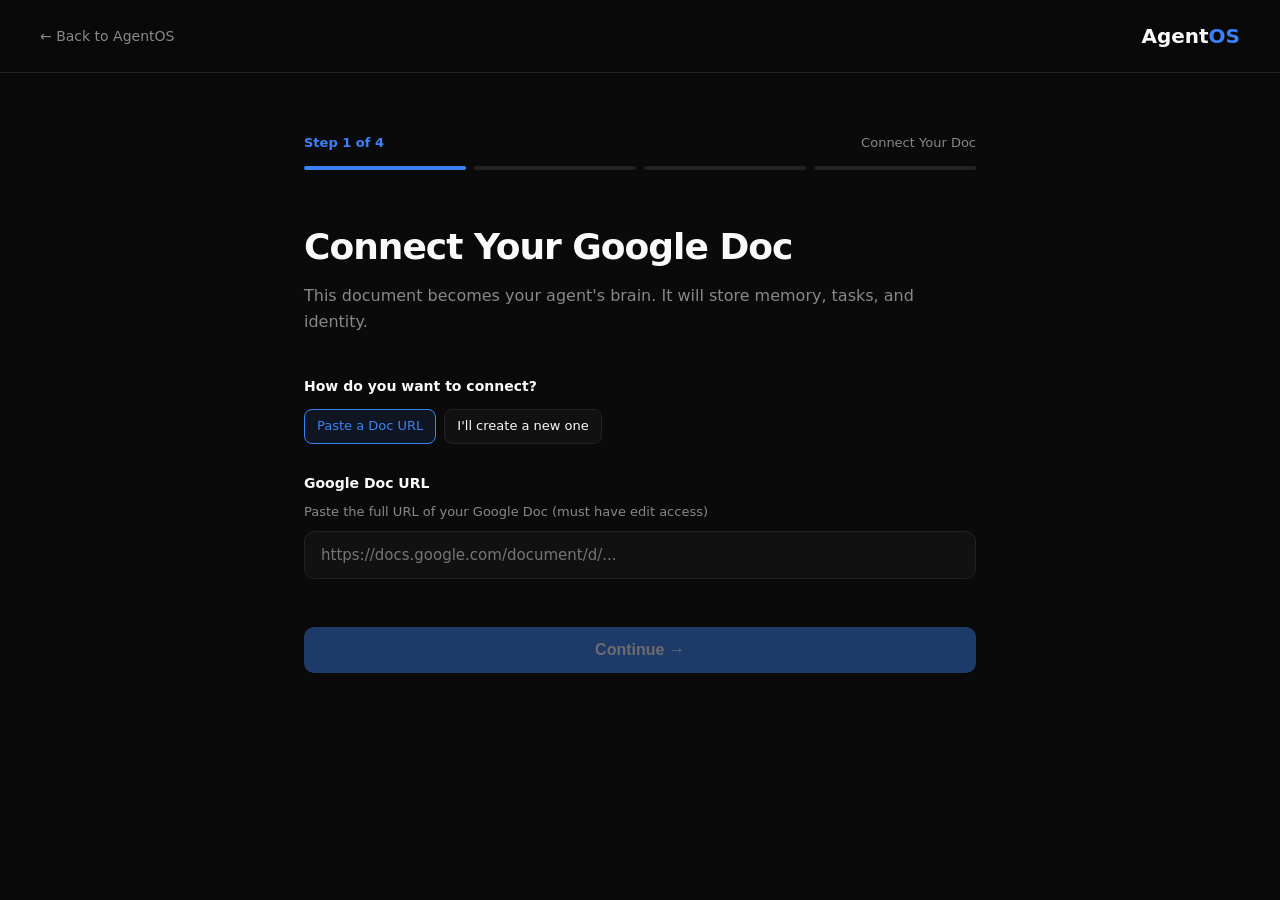
==== setup.html @ 2e3e4dbd "Add setup wizard - 4-step agent configuration" ====
<!DOCTYPE html>
<html lang="en">
<head>
<meta charset="UTF-8">
<meta name="viewport" content="width=device-width, initial-scale=1.0">
<title>AgentOS - Setup Your Agent</title>
<style>
*{margin:0;padding:0;box-sizing:border-box}
:root{--bg:#0a0a0a;--surface:#111;--border:#222;--text:#fafafa;--muted:#888;--accent:#3b82f6;--green:#22c55e;--red:#ef4444}
body{font-family:system-ui,sans-serif;background:var(--bg);color:var(--text);line-height:1.6;min-height:100vh}
a{color:var(--accent);text-decoration:none}
nav{display:flex;justify-content:space-between;align-items:center;padding:20px 40px;border-bottom:1px solid var(--border);background:rgba(10,10,10,.95);backdrop-filter:blur(10px)}
.logo{font-size:20px;font-weight:700}
.logo b{color:var(--accent)}
.nav-back{color:var(--muted);font-size:14px;display:flex;align-items:center;gap:8px}
.wrap{max-width:720px;margin:0 auto;padding:60px 24px 120px}
.progress{display:flex;gap:8px;margin-bottom:48px}
.progress-step{flex:1;height:4px;background:var(--border);border-radius:4px;transition:background .3s}
.progress-step.active{background:var(--accent)}
.progress-step.done{background:var(--green)}
.step-label{display:flex;justify-content:space-between;margin-bottom:12px;font-size:13px;color:var(--muted)}
.step-label .current{color:var(--accent);font-weight:600}
h2{font-size:36px;font-weight:700;letter-spacing:-1px;margin-bottom:8px}
.step-desc{color:var(--muted);font-size:16px;margin-bottom:40px}
.form-group{margin-bottom:28px}
.form-group label{display:block;font-size:14px;font-weight:600;margin-bottom:8px}
.form-group .hint{font-size:13px;color:var(--muted);margin-bottom:8px}
input[type="text"],input[type="url"],textarea,select{width:100%;background:var(--surface);border:1px solid var(--border);border-radius:10px;padding:14px 16px;color:var(--text);font-size:15px;font-family:inherit;outline:none;transition:border-color .2s}
input:focus,textarea:focus,select:focus{border-color:var(--accent)}
textarea{resize:vertical;min-height:100px}
select{cursor:pointer;appearance:none;background-image:url("data:image/svg+xml,%3Csvg xmlns='http://www.w3.org/2000/svg' width='12' height='12' fill='%23888' viewBox='0 0 16 16'%3E%3Cpath d='M8 11L3 6h10l-5 5z'/%3E%3C/svg%3E");background-repeat:no-repeat;background-position:right 16px center}
select option{background:var(--surface);color:var(--text)}
.tag-container{display:flex;flex-wrap:wrap;gap:8px;margin-top:8px}
.tag{display:inline-flex;align-items:center;gap:6px;background:var(--surface);border:1px solid var(--border);border-radius:8px;padding:6px 12px;font-size:13px;cursor:pointer;transition:all .2s}
.tag:hover{border-color:var(--accent)}
.tag.selected{border-color:var(--accent);background:rgba(59,130,246,.1);color:var(--accent)}
.task-list{display:flex;flex-direction:column;gap:8px}
.task-item{display:flex;gap:8px;align-items:center}
.task-item input{flex:1}
.task-item button{background:transparent;border:1px solid var(--border);color:var(--muted);width:36px;height:36px;border-radius:8px;cursor:pointer;font-size:16px;display:flex;align-items:center;justify-content:center}
.task-item button:hover{border-color:var(--red);color:var(--red)}
.add-task{background:transparent;border:1px dashed var(--border);color:var(--muted);padding:10px;border-radius:10px;width:100%;cursor:pointer;font-size:14px;margin-top:8px}
.add-task:hover{border-color:var(--accent);color:var(--accent)}
.btn-row{display:flex;gap:16px;margin-top:48px}
.btn{padding:14px 32px;border-radius:10px;font-size:16px;font-weight:600;cursor:pointer;border:none;transition:all .2s}
.btn-primary{background:var(--accent);color:#fff;flex:1}
.btn-primary:hover{opacity:.9}
.btn-secondary{background:transparent;border:1px solid var(--border);color:var(--text)}
.btn-secondary:hover{border-color:var(--muted)}
.btn:disabled{opacity:.4;cursor:not-allowed}
.review-section{background:var(--surface);border:1px solid var(--border);border-radius:16px;padding:32px;margin-bottom:24px}
.review-section h3{font-size:18px;font-weight:600;margin-bottom:16px;display:flex;align-items:center;gap:10px}
.review-section h3 .ico{font-size:20px}
.review-item{display:flex;justify-content:space-between;padding:10px 0;border-bottom:1px solid var(--border);font-size:14px}
.review-item:last-child{border-bottom:none}
.review-item .label{color:var(--muted)}
.review-item .value{font-weight:500;text-align:right;max-width:60%}
.task-review{padding:8px 0;font-size:14px;display:flex;align-items:center;gap:8px}
.task-review::before{content:"\25CB";color:var(--accent)}
.prompt-output{background:var(--bg);border:1px solid var(--border);border-radius:12px;padding:24px;margin-top:32px;position:relative}
.prompt-output pre{font-family:'SF Mono',Monaco,monospace;font-size:13px;white-space:pre-wrap;word-break:break-word;color:var(--muted);line-height:1.7;max-height:400px;overflow-y:auto}
.copy-btn{position:absolute;top:12px;right:12px;background:var(--accent);color:#fff;border:none;padding:8px 16px;border-radius:8px;font-size:13px;font-weight:600;cursor:pointer;display:flex;align-items:center;gap:6px}
.copy-btn:hover{opacity:.9}
.success-msg{text-align:center;padding:40px 0}
.success-msg .check{font-size:64px;margin-bottom:24px}
.success-msg h2{margin-bottom:12px}
.success-msg p{color:var(--muted);max-width:480px;margin:0 auto 32px}
.glow{animation:glow 2s ease-in-out infinite alternate}
@keyframes glow{from{box-shadow:0 0 20px rgba(59,130,246,.2)}to{box-shadow:0 0 40px rgba(59,130,246,.4)}}
.hidden{display:none}
@media(max-width:768px){.wrap{padding:32px 16px 80px}h2{font-size:28px}nav{padding:16px 20px}.btn-row{flex-direction:column}.review-item{flex-direction:column;gap:4px}.review-item .value{text-align:left;max-width:100%}}
</style>
</head>
<body>
<nav>
<a href="index.html" class="nav-back">&#8592; Back to AgentOS</a>
<div class="logo">Agent<b>OS</b></div>
</nav>
<div class="wrap">
<div class="step-label"><span class="current" id="stepLabel">Step 1 of 4</span><span id="stepTitle">Connect Your Doc</span></div>
<div class="progress"><div class="progress-step active" id="p1"></div><div class="progress-step" id="p2"></div><div class="progress-step" id="p3"></div><div class="progress-step" id="p4"></div></div>

<!-- STEP 1: Connect Doc -->
<div id="step1" class="step">
<h2>Connect Your Google Doc</h2>
<p class="step-desc">This document becomes your agent's brain. It will store memory, tasks, and identity.</p>
<div class="form-group">
<label>How do you want to connect?</label>
<div class="tag-container" style="margin-top:12px">
<div class="tag selected" data-method="paste" onclick="selectMethod(this)">Paste a Doc URL</div>
<div class="tag" data-method="new" onclick="selectMethod(this)">I'll create a new one</div>
</div>
</div>
<div id="pasteSection" class="form-group">
<label>Google Doc URL</label>
<div class="hint">Paste the full URL of your Google Doc (must have edit access)</div>
<input type="url" id="docUrl" placeholder="https://docs.google.com/document/d/..." oninput="validateStep1()">
</div>
<div id="newSection" class="form-group hidden">
<div style="background:var(--surface);border:1px solid var(--border);border-radius:12px;padding:24px">
<p style="font-size:14px;color:var(--muted);margin-bottom:16px">We'll generate the full AgentOS template for you. After setup, you'll copy it into a new Google Doc.</p>
<div style="display:flex;align-items:center;gap:8px;color:var(--green)">
<span>&#10003;</span><span style="font-size:14px">Template will be generated in Step 4</span>
</div>
</div>
</div>
<div class="btn-row">
<button class="btn btn-primary" id="btn1" onclick="goStep(2)">Continue &#8594;</button>
</div>
</div>

<!-- STEP 2: Agent Identity (SOUL) -->
<div id="step2" class="step hidden">
<h2>Define Your Agent's Identity</h2>
<p class="step-desc">This is the SOUL section. It tells your AI who it is, what it does, and how it behaves.</p>
<div class="form-group">
<label>Project / Business Name</label>
<input type="text" id="projectName" placeholder="e.g. My SaaS Startup, Marketing Agency..." oninput="validateStep2()">
</div>
<div class="form-group">
<label>What does your agent do?</label>
<div class="hint">Describe the main role in 1-2 sentences</div>
<textarea id="agentRole" placeholder="e.g. Manages content calendar, writes blog posts, schedules social media..." oninput="validateStep2()"></textarea>
</div>
<div class="form-group">
<label>Agent Personality / Tone</label>
<div class="tag-container">
<div class="tag selected" data-tone="professional" onclick="selectTone(this)">Professional</div>
<div class="tag" data-tone="casual" onclick="selectTone(this)">Casual</div>
<div class="tag" data-tone="technical" onclick="selectTone(this)">Technical</div>
<div class="tag" data-tone="creative" onclick="selectTone(this)">Creative</div>
<div class="tag" data-tone="concise" onclick="selectTone(this)">Concise</div>
</div>
</div>
<div class="form-group">
<label>Key Rules (optional)</label>
<div class="hint">Any rules your agent should always follow</div>
<textarea id="agentRules" placeholder="e.g. Always ask before deleting. Use metric system. Never share passwords..." rows="3"></textarea>
</div>
<div class="form-group">
<label>Which AI will you use?</label>
<select id="aiChoice">
<option value="claude">Claude (Anthropic)</option>
<option value="chatgpt">ChatGPT (OpenAI)</option>
<option value="gemini">Gemini (Google)</option>
<option value="llama">LLaMA / Open Source</option>
<option value="other">Other</option>
</select>
</div>
<div class="btn-row">
<button class="btn btn-secondary" onclick="goStep(1)">&#8592; Back</button>
<button class="btn btn-primary" id="btn2" onclick="goStep(3)">Continue &#8594;</button>
</div>
</div>

<!-- STEP 3: First Tasks (TODO) -->
<div id="step3" class="step hidden">
<h2>Add Your First Tasks</h2>
<p class="step-desc">These go in the TODO section. Your agent will start executing from the top.</p>
<div class="form-group">
<label>Tasks for your agent</label>
<div class="hint">Add at least one task. Your agent will work through these in order.</div>
<div class="task-list" id="taskList">
<div class="task-item"><input type="text" placeholder="e.g. Research top 10 competitors" oninput="validateStep3()"><button onclick="removeTask(this)">&#10005;</button></div>
<div class="task-item"><input type="text" placeholder="e.g. Draft homepage copy" oninput="validateStep3()"><button onclick="removeTask(this)">&#10005;</button></div>
<div class="task-item"><input type="text" placeholder="e.g. Create content calendar" oninput="validateStep3()"><button onclick="removeTask(this)">&#10005;</button></div>
</div>
<button class="add-task" onclick="addTask()">+ Add another task</button>
</div>
<div class="form-group">
<label>Important Links (optional)</label>
<div class="hint">Add links your agent should know about (website, docs, tools, etc.)</div>
<div class="task-list" id="linkList">
<div class="task-item"><input type="url" placeholder="https://your-website.com" oninput="validateStep3()"><button onclick="removeTask(this)">&#10005;</button></div>
</div>
<button class="add-task" onclick="addLink()">+ Add another link</button>
</div>
<div class="btn-row">
<button class="btn btn-secondary" onclick="goStep(2)">&#8592; Back</button>
<button class="btn btn-primary" id="btn3" onclick="goStep(4)">Review &amp; Generate &#8594;</button>
</div>
</div>

<!-- STEP 4: Review & Generate -->
<div id="step4" class="step hidden">
<h2>Review Your Agent</h2>
<p class="step-desc">Everything looks good? Generate your starter prompt and AgentOS template.</p>

<div class="review-section">
<h3><span class="ico">&#128196;</span> Document</h3>
<div class="review-item"><span class="label">Connection</span><span class="value" id="revDoc">-</span></div>
</div>

<div class="review-section">
<h3><span class="ico">&#129504;</span> Agent Identity (SOUL)</h3>
<div class="review-item"><span class="label">Project</span><span class="value" id="revProject">-</span></div>
<div class="review-item"><span class="label">Role</span><span class="value" id="revRole">-</span></div>
<div class="review-item"><span class="label">Tone</span><span class="value" id="revTone">-</span></div>
<div class="review-item"><span class="label">AI</span><span class="value" id="revAI">-</span></div>
<div class="review-item"><span class="label">Rules</span><span class="value" id="revRules">-</span></div>
</div>

<div class="review-section">
<h3><span class="ico">&#9889;</span> Tasks (TODO)</h3>
<div id="revTasks"></div>
</div>

<div class="review-section">
<h3><span class="ico">&#128279;</span> Links</h3>
<div id="revLinks"></div>
</div>

<div class="btn-row">
<button class="btn btn-secondary" onclick="goStep(3)">&#8592; Back</button>
<button class="btn btn-primary glow" onclick="generate()">&#9889; Generate Agent &#9889;</button>
</div>

<div id="outputSection" class="hidden" style="margin-top:48px">
<div class="success-msg">
<div class="check">&#9889;</div>
<h2>Your Agent is Ready!</h2>
<p>Copy the starter prompt below and paste it into your first session with your AI. Your agent will initialize with full memory.</p>
</div>

<h3 style="margin-bottom:12px;font-size:16px">Starter Prompt</h3>
<div class="prompt-output">
<button class="copy-btn" onclick="copyPrompt()">&#128203; Copy</button>
<pre id="promptOutput"></pre>
</div>

<h3 style="margin:32px 0 12px;font-size:16px">AgentOS Document Template</h3>
<div class="prompt-output">
<button class="copy-btn" onclick="copyTemplate()">&#128203; Copy Template</button>
<pre id="templateOutput"></pre>
</div>

<div style="text-align:center;margin-top:40px">
<p style="color:var(--muted);font-size:14px;margin-bottom:16px">Paste the template into your Google Doc, then use the starter prompt with your AI.</p>
<a href="index.html" class="btn btn-secondary" style="display:inline-block;text-decoration:none">&#8592; Back to AgentOS</a>
</div>
</div>
</div>
</div>

<script>
let currentStep = 1;
let selectedMethod = 'paste';
let selectedTone = 'professional';

function selectMethod(el) {
  document.querySelectorAll('[data-method]').forEach(t => t.classList.remove('selected'));
  el.classList.add('selected');
  selectedMethod = el.dataset.method;
  document.getElementById('pasteSection').classList.toggle('hidden', selectedMethod !== 'paste');
  document.getElementById('newSection').classList.toggle('hidden', selectedMethod !== 'new');
  validateStep1();
}

function selectTone(el) {
  document.querySelectorAll('[data-tone]').forEach(t => t.classList.remove('selected'));
  el.classList.add('selected');
  selectedTone = el.dataset.tone;
}

function validateStep1() {
  const btn = document.getElementById('btn1');
  if (selectedMethod === 'new') { btn.disabled = false; return; }
  const url = document.getElementById('docUrl').value.trim();
  btn.disabled = !url.includes('docs.google.com');
}

function validateStep2() {
  const btn = document.getElementById('btn2');
  const name = document.getElementById('projectName').value.trim();
  const role = document.getElementById('agentRole').value.trim();
  btn.disabled = !(name && role);
}

function validateStep3() {
  const btn = document.getElementById('btn3');
  const tasks = document.querySelectorAll('#taskList input');
  let hasTask = false;
  tasks.forEach(t => { if (t.value.trim()) hasTask = true; });
  btn.disabled = !hasTask;
}

function addTask() {
  const list = document.getElementById('taskList');
  const div = document.createElement('div');
  div.className = 'task-item';
  div.innerHTML = '<input type="text" placeholder="Enter a task..." oninput="validateStep3()"><button onclick="removeTask(this)">\u2715</button>';
  list.appendChild(div);
}

function addLink() {
  const list = document.getElementById('linkList');
  const div = document.createElement('div');
  div.className = 'task-item';
  div.innerHTML = '<input type="url" placeholder="https://..." oninput="validateStep3()"><button onclick="removeTask(this)">\u2715</button>';
  list.appendChild(div);
}

function removeTask(btn) {
  const list = btn.parentElement.parentElement;
  if (list.children.length > 1) btn.parentElement.remove();
}

function goStep(n) {
  document.getElementById('step' + currentStep).classList.add('hidden');
  document.getElementById('step' + n).classList.remove('hidden');
  
  for (let i = 1; i <= 4; i++) {
    const p = document.getElementById('p' + i);
    p.classList.remove('active', 'done');
    if (i < n) p.classList.add('done');
    if (i === n) p.classList.add('active');
  }
  
  const titles = ['Connect Your Doc', 'Agent Identity', 'First Tasks', 'Review & Generate'];
  document.getElementById('stepLabel').textContent = 'Step ' + n + ' of 4';
  document.getElementById('stepTitle').textContent = titles[n - 1];
  currentStep = n;
  
  if (n === 4) populateReview();
  window.scrollTo(0, 0);
}

function populateReview() {
  document.getElementById('revDoc').textContent = selectedMethod === 'paste' ? document.getElementById('docUrl').value.trim() : 'New doc (template will be generated)';
  document.getElementById('revProject').textContent = document.getElementById('projectName').value.trim();
  document.getElementById('revRole').textContent = document.getElementById('agentRole').value.trim();
  document.getElementById('revTone').textContent = selectedTone.charAt(0).toUpperCase() + selectedTone.slice(1);
  document.getElementById('revAI').textContent = document.getElementById('aiChoice').options[document.getElementById('aiChoice').selectedIndex].text;
  document.getElementById('revRules').textContent = document.getElementById('agentRules').value.trim() || 'None set';
  
  const tasksDiv = document.getElementById('revTasks');
  tasksDiv.innerHTML = '';
  document.querySelectorAll('#taskList input').forEach(t => {
    if (t.value.trim()) {
      tasksDiv.innerHTML += '<div class="task-review">' + t.value.trim() + '</div>';
    }
  });
  
  const linksDiv = document.getElementById('revLinks');
  linksDiv.innerHTML = '';
  let hasLinks = false;
  document.querySelectorAll('#linkList input').forEach(l => {
    if (l.value.trim()) {
      hasLinks = true;
      linksDiv.innerHTML += '<div class="review-item"><span class="value" style="text-align:left;max-width:100%;word-break:break-all">' + l.value.trim() + '</span></div>';
    }
  });
  if (!hasLinks) linksDiv.innerHTML = '<div class="review-item"><span class="label">No links added</span></div>';
}

function generate() {
  const project = document.getElementById('projectName').value.trim();
  const role = document.getElementById('agentRole').value.trim();
  const rules = document.getElementById('agentRules').value.trim();
  const ai = document.getElementById('aiChoice').options[document.getElementById('aiChoice').selectedIndex].text;
  const docUrl = selectedMethod === 'paste' ? document.getElementById('docUrl').value.trim() : '[YOUR_NEW_GOOGLE_DOC_URL]';
  
  let tasks = [];
  document.querySelectorAll('#taskList input').forEach(t => {
    if (t.value.trim()) tasks.push(t.value.trim());
  });
  
  let links = [];
  document.querySelectorAll('#linkList input').forEach(l => {
    if (l.value.trim()) links.push(l.value.trim());
  });

  // Generate the starter prompt
  let prompt = 'You are an AI agent working on "' + project + '".\n\n';
  prompt += 'Your role: ' + role + '\n';
  prompt += 'Your tone: ' + selectedTone + '\n';
  if (rules) prompt += 'Your rules: ' + rules + '\n';
  prompt += '\nYour memory document is here: ' + docUrl + '\n';
  prompt += '\nBEFORE doing anything, read the document above. It contains your full operating system:\n';
  prompt += '- SOUL: Your identity and rules\n';
  prompt += '- TODO / DONE: Your task list\n';
  prompt += '- LIVE LINKS: Important resources\n';
  prompt += '- WHAT\'S NEXT: Your priority queue\n';
  prompt += '\nTHE LOOP (follow every session):\n';
  prompt += '1. Read the entire memory document\n';
  prompt += '2. Understand current state from TODO/DONE\n';
  prompt += '3. Pick the top task from TODO\n';
  prompt += '4. Execute it completely\n';
  prompt += '5. Move it to DONE with timestamp\n';
  prompt += '6. Update WHAT\'S NEXT\n';
  prompt += '7. Report what you did and what\'s next\n';
  prompt += '\nALWAYS update the document after completing a task. The document IS your memory.\n';
  prompt += '\nStart now. Read the document and begin working.';

  // Generate the template
  let template = '== SOUL ==\n\n';
  template += 'Project: ' + project + '\n';
  template += 'Agent Role: ' + role + '\n';
  template += 'Tone: ' + selectedTone + '\n';
  if (rules) template += 'Rules:\n' + rules + '\n';
  template += 'AI: ' + ai + '\n';
  template += 'Created: ' + new Date().toLocaleDateString() + '\n';
  template += '\n---\n\n';
  template += '== TODO ==\n\n';
  tasks.forEach((t, i) => {
    template += '[ ] ' + t + '\n';
  });
  template += '\n== DONE ==\n\n(Nothing yet - your agent will move completed tasks here)\n';
  template += '\n---\n\n';
  template += '== LIVE LINKS ==\n\n';
  if (links.length > 0) {
    links.forEach(l => {
      template += '- ' + l + '\n';
    });
  } else {
    template += '(Add important links here)\n';
  }
  template += '\n---\n\n';
  template += '== WHAT\'S NEXT ==\n\n';
  if (tasks.length > 0) {
    template += 'Priority: ' + tasks[0] + '\n';
    template += 'Status: Not started\n';
    template += 'Blocked by: Nothing\n';
  }
  template += '\n---\n\n';
  template += '== FEED RULES ==\n\n';
  template += '1. After completing a task, move it from TODO to DONE with a timestamp\n';
  template += '2. Update WHAT\'S NEXT with the next priority\n';
  template += '3. Never delete tasks - always move to DONE\n';
  template += '4. Add new discoveries to LIVE LINKS\n';
  template += '5. If stuck, note the blocker in WHAT\'S NEXT and move to the next task\n';

  document.getElementById('promptOutput').textContent = prompt;
  document.getElementById('templateOutput').textContent = template;
  document.getElementById('outputSection').classList.remove('hidden');
  
  setTimeout(() => {
    document.getElementById('outputSection').scrollIntoView({ behavior: 'smooth' });
  }, 200);
}

function copyPrompt() {
  const text = document.getElementById('promptOutput').textContent;
  navigator.clipboard.writeText(text).then(() => {
    const btn = document.querySelector('#outputSection .copy-btn');
    btn.innerHTML = '&#10003; Copied!';
    setTimeout(() => { btn.innerHTML = '&#128203; Copy'; }, 2000);
  });
}

function copyTemplate() {
  const text = document.getElementById('templateOutput').textContent;
  navigator.clipboard.writeText(text).then(() => {
    const btns = document.querySelectorAll('#outputSection .copy-btn');
    btns[1].innerHTML = '&#10003; Copied!';
    setTimeout(() => { btns[1].innerHTML = '&#128203; Copy Template'; }, 2000);
  });
}

// Initial validation
validateStep1();
</script>
</body>
</html>
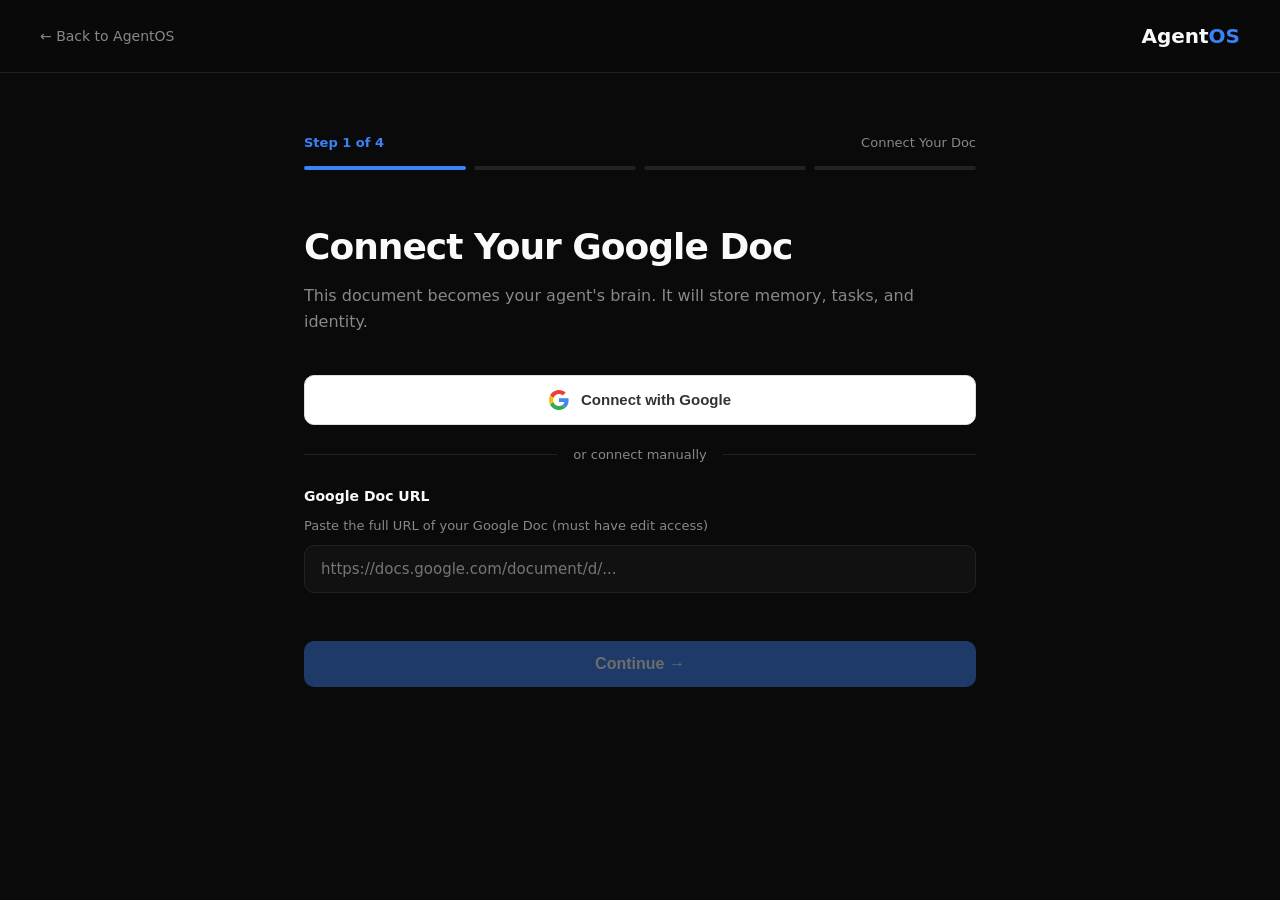
==== commit 1218dcb0: "Add Google OAuth flow - connect with Google, auto-write to Docs" ====
--- a/setup.html
+++ b/setup.html
@@ -48,6 +48,15 @@
 .btn-secondary{background:transparent;border:1px solid var(--border);color:var(--text)}
 .btn-secondary:hover{border-color:var(--muted)}
 .btn:disabled{opacity:.4;cursor:not-allowed}
+.google-btn{display:flex;align-items:center;justify-content:center;gap:12px;width:100%;padding:14px;background:#fff;color:#333;border:1px solid #ddd;border-radius:10px;font-size:15px;font-weight:600;cursor:pointer;margin-bottom:16px;transition:all .2s}
+.google-btn:hover{background:#f5f5f5;border-color:#bbb}
+.google-btn svg{width:20px;height:20px}
+.connected-badge{display:flex;align-items:center;gap:10px;background:rgba(34,197,94,.1);border:1px solid rgba(34,197,94,.3);border-radius:10px;padding:14px 16px;margin-bottom:16px}
+.connected-badge .dot{width:10px;height:10px;background:var(--green);border-radius:50%}
+.connected-badge .info{font-size:14px}
+.connected-badge .email{color:var(--green);font-weight:600}
+.or-divider{display:flex;align-items:center;gap:16px;margin:20px 0;color:var(--muted);font-size:13px}
+.or-divider::before,.or-divider::after{content:"";flex:1;height:1px;background:var(--border)}
 .review-section{background:var(--surface);border:1px solid var(--border);border-radius:16px;padding:32px;margin-bottom:24px}
 .review-section h3{font-size:18px;font-weight:600;margin-bottom:16px;display:flex;align-items:center;gap:10px}
 .review-section h3 .ico{font-size:20px}
@@ -68,6 +77,9 @@
 .glow{animation:glow 2s ease-in-out infinite alternate}
 @keyframes glow{from{box-shadow:0 0 20px rgba(59,130,246,.2)}to{box-shadow:0 0 40px rgba(59,130,246,.4)}}
 .hidden{display:none}
+.writing-status{background:var(--surface);border:1px solid var(--accent);border-radius:12px;padding:20px;margin-top:24px;text-align:center}
+.writing-status .spinner{display:inline-block;width:20px;height:20px;border:2px solid var(--border);border-top-color:var(--accent);border-radius:50%;animation:spin .8s linear infinite;margin-right:8px;vertical-align:middle}
+@keyframes spin{to{transform:rotate(360deg)}}
 @media(max-width:768px){.wrap{padding:32px 16px 80px}h2{font-size:28px}nav{padding:16px 20px}.btn-row{flex-direction:column}.review-item{flex-direction:column;gap:4px}.review-item .value{text-align:left;max-width:100%}}
 </style>
 </head>
@@ -84,26 +96,27 @@
 <div id="step1" class="step">
 <h2>Connect Your Google Doc</h2>
 <p class="step-desc">This document becomes your agent's brain. It will store memory, tasks, and identity.</p>
-<div class="form-group">
-<label>How do you want to connect?</label>
-<div class="tag-container" style="margin-top:12px">
-<div class="tag selected" data-method="paste" onclick="selectMethod(this)">Paste a Doc URL</div>
-<div class="tag" data-method="new" onclick="selectMethod(this)">I'll create a new one</div>
-</div>
-</div>
-<div id="pasteSection" class="form-group">
+
+<div id="googleConnected" class="connected-badge hidden">
+<div class="dot"></div>
+<div class="info">Connected as <span class="email" id="connectedEmail">-</span></div>
+</div>
+
+<div id="googleConnectSection">
+<button class="google-btn" onclick="connectGoogle()">
+<svg viewBox="0 0 48 48"><path fill="#EA4335" d="M24 9.5c3.54 0 6.71 1.22 9.21 3.6l6.85-6.85C35.9 2.38 30.47 0 24 0 14.62 0 6.51 5.38 2.56 13.22l7.98 6.19C12.43 13.72 17.74 9.5 24 9.5z"/><path fill="#4285F4" d="M46.98 24.55c0-1.57-.15-3.09-.38-4.55H24v9.02h12.94c-.58 2.96-2.26 5.48-4.78 7.18l7.73 6c4.51-4.18 7.09-10.36 7.09-17.65z"/><path fill="#FBBC05" d="M10.53 28.59c-.48-1.45-.76-2.99-.76-4.59s.27-3.14.76-4.59l-7.98-6.19C.92 16.46 0 20.12 0 24c0 3.88.92 7.54 2.56 10.78l7.97-6.19z"/><path fill="#34A853" d="M24 48c6.48 0 11.93-2.13 15.89-5.81l-7.73-6c-2.15 1.45-4.92 2.3-8.16 2.3-6.26 0-11.57-4.22-13.47-9.91l-7.98 6.19C6.51 42.62 14.62 48 24 48z"/></svg>
+Connect with Google
+</button>
+</div>
+
+<div class="or-divider">or connect manually</div>
+
+<div class="form-group">
 <label>Google Doc URL</label>
 <div class="hint">Paste the full URL of your Google Doc (must have edit access)</div>
 <input type="url" id="docUrl" placeholder="https://docs.google.com/document/d/..." oninput="validateStep1()">
 </div>
-<div id="newSection" class="form-group hidden">
-<div style="background:var(--surface);border:1px solid var(--border);border-radius:12px;padding:24px">
-<p style="font-size:14px;color:var(--muted);margin-bottom:16px">We'll generate the full AgentOS template for you. After setup, you'll copy it into a new Google Doc.</p>
-<div style="display:flex;align-items:center;gap:8px;color:var(--green)">
-<span>&#10003;</span><span style="font-size:14px">Template will be generated in Step 4</span>
-</div>
-</div>
-</div>
+
 <div class="btn-row">
 <button class="btn btn-primary" id="btn1" onclick="goStep(2)">Continue &#8594;</button>
 </div>
@@ -171,7 +184,7 @@
 <label>Important Links (optional)</label>
 <div class="hint">Add links your agent should know about (website, docs, tools, etc.)</div>
 <div class="task-list" id="linkList">
-<div class="task-item"><input type="url" placeholder="https://your-website.com" oninput="validateStep3()"><button onclick="removeTask(this)">&#10005;</button></div>
+<div class="task-item"><input type="url" placeholder="https://your-website.com"><button onclick="removeTask(this)">&#10005;</button></div>
 </div>
 <button class="add-task" onclick="addLink()">+ Add another link</button>
 </div>
@@ -212,14 +225,18 @@
 
 <div class="btn-row">
 <button class="btn btn-secondary" onclick="goStep(3)">&#8592; Back</button>
-<button class="btn btn-primary glow" onclick="generate()">&#9889; Generate Agent &#9889;</button>
+<button class="btn btn-primary glow" id="generateBtn" onclick="generate()">&#9889; Generate Agent &#9889;</button>
+</div>
+
+<div id="writingStatus" class="writing-status hidden">
+<span class="spinner"></span> Writing template to your Google Doc...
 </div>
 
 <div id="outputSection" class="hidden" style="margin-top:48px">
 <div class="success-msg">
 <div class="check">&#9889;</div>
-<h2>Your Agent is Ready!</h2>
-<p>Copy the starter prompt below and paste it into your first session with your AI. Your agent will initialize with full memory.</p>
+<h2 id="successTitle">Your Agent is Ready!</h2>
+<p id="successDesc">Copy the starter prompt below and paste it into your first session with your AI. Your agent will initialize with full memory.</p>
 </div>
 
 <h3 style="margin-bottom:12px;font-size:16px">Starter Prompt</h3>
@@ -228,14 +245,16 @@
 <pre id="promptOutput"></pre>
 </div>
 
+<div id="templateSection">
 <h3 style="margin:32px 0 12px;font-size:16px">AgentOS Document Template</h3>
 <div class="prompt-output">
 <button class="copy-btn" onclick="copyTemplate()">&#128203; Copy Template</button>
 <pre id="templateOutput"></pre>
 </div>
+</div>
 
 <div style="text-align:center;margin-top:40px">
-<p style="color:var(--muted);font-size:14px;margin-bottom:16px">Paste the template into your Google Doc, then use the starter prompt with your AI.</p>
+<p id="finalInstruction" style="color:var(--muted);font-size:14px;margin-bottom:16px">Paste the template into your Google Doc, then use the starter prompt with your AI.</p>
 <a href="index.html" class="btn btn-secondary" style="display:inline-block;text-decoration:none">&#8592; Back to AgentOS</a>
 </div>
 </div>
@@ -243,222 +262,239 @@
 </div>
 
 <script>
-let currentStep = 1;
-let selectedMethod = 'paste';
-let selectedTone = 'professional';
-
-function selectMethod(el) {
-  document.querySelectorAll('[data-method]').forEach(t => t.classList.remove('selected'));
-  el.classList.add('selected');
-  selectedMethod = el.dataset.method;
-  document.getElementById('pasteSection').classList.toggle('hidden', selectedMethod !== 'paste');
-  document.getElementById('newSection').classList.toggle('hidden', selectedMethod !== 'new');
-  validateStep1();
+var CLIENT_ID = '930312309217-9tgvu1i7o3hrogrmnooplbpgminq54m9.apps.googleusercontent.com';
+var REDIRECT_URI = 'https://nickberger1993-ai.github.io/agentos/callback.html';
+var SCOPES = 'https://www.googleapis.com/auth/documents https://www.googleapis.com/auth/drive.file';
+
+var currentStep = 1;
+var selectedTone = 'professional';
+var googleConnected = false;
+var accessToken = null;
+
+// Check if returning from OAuth
+(function() {
+  var token = sessionStorage.getItem('google_access_token');
+  var email = sessionStorage.getItem('google_user_email');
+  if (token && window.location.search.indexOf('connected=true') > -1) {
+    accessToken = token;
+    googleConnected = true;
+    document.getElementById('googleConnected').classList.remove('hidden');
+    document.getElementById('connectedEmail').textContent = email || 'Google User';
+    document.getElementById('googleConnectSection').classList.add('hidden');
+    validateStep1();
+  }
+})();
+
+function connectGoogle() {
+  var authUrl = 'https://accounts.google.com/o/oauth2/v2/auth'
+    + '?client_id=' + encodeURIComponent(CLIENT_ID)
+    + '&redirect_uri=' + encodeURIComponent(REDIRECT_URI)
+    + '&response_type=token'
+    + '&scope=' + encodeURIComponent(SCOPES)
+    + '&include_granted_scopes=true'
+    + '&prompt=consent';
+  window.location.href = authUrl;
 }
 
 function selectTone(el) {
-  document.querySelectorAll('[data-tone]').forEach(t => t.classList.remove('selected'));
+  document.querySelectorAll('[data-tone]').forEach(function(t) { t.classList.remove('selected'); });
   el.classList.add('selected');
   selectedTone = el.dataset.tone;
 }
 
 function validateStep1() {
-  const btn = document.getElementById('btn1');
-  if (selectedMethod === 'new') { btn.disabled = false; return; }
-  const url = document.getElementById('docUrl').value.trim();
+  var btn = document.getElementById('btn1');
+  if (googleConnected) { btn.disabled = false; return; }
+  var url = document.getElementById('docUrl').value.trim();
   btn.disabled = !url.includes('docs.google.com');
 }
 
 function validateStep2() {
-  const btn = document.getElementById('btn2');
-  const name = document.getElementById('projectName').value.trim();
-  const role = document.getElementById('agentRole').value.trim();
+  var btn = document.getElementById('btn2');
+  var name = document.getElementById('projectName').value.trim();
+  var role = document.getElementById('agentRole').value.trim();
   btn.disabled = !(name && role);
 }
 
 function validateStep3() {
-  const btn = document.getElementById('btn3');
-  const tasks = document.querySelectorAll('#taskList input');
-  let hasTask = false;
-  tasks.forEach(t => { if (t.value.trim()) hasTask = true; });
+  var btn = document.getElementById('btn3');
+  var tasks = document.querySelectorAll('#taskList input');
+  var hasTask = false;
+  tasks.forEach(function(t) { if (t.value.trim()) hasTask = true; });
   btn.disabled = !hasTask;
 }
 
 function addTask() {
-  const list = document.getElementById('taskList');
-  const div = document.createElement('div');
+  var list = document.getElementById('taskList');
+  var div = document.createElement('div');
   div.className = 'task-item';
   div.innerHTML = '<input type="text" placeholder="Enter a task..." oninput="validateStep3()"><button onclick="removeTask(this)">\u2715</button>';
   list.appendChild(div);
 }
 
 function addLink() {
-  const list = document.getElementById('linkList');
-  const div = document.createElement('div');
+  var list = document.getElementById('linkList');
+  var div = document.createElement('div');
   div.className = 'task-item';
-  div.innerHTML = '<input type="url" placeholder="https://..." oninput="validateStep3()"><button onclick="removeTask(this)">\u2715</button>';
+  div.innerHTML = '<input type="url" placeholder="https://..."><button onclick="removeTask(this)">\u2715</button>';
   list.appendChild(div);
 }
 
 function removeTask(btn) {
-  const list = btn.parentElement.parentElement;
+  var list = btn.parentElement.parentElement;
   if (list.children.length > 1) btn.parentElement.remove();
 }
 
 function goStep(n) {
   document.getElementById('step' + currentStep).classList.add('hidden');
   document.getElementById('step' + n).classList.remove('hidden');
-  
-  for (let i = 1; i <= 4; i++) {
-    const p = document.getElementById('p' + i);
+  for (var i = 1; i <= 4; i++) {
+    var p = document.getElementById('p' + i);
     p.classList.remove('active', 'done');
     if (i < n) p.classList.add('done');
     if (i === n) p.classList.add('active');
   }
-  
-  const titles = ['Connect Your Doc', 'Agent Identity', 'First Tasks', 'Review & Generate'];
+  var titles = ['Connect Your Doc', 'Agent Identity', 'First Tasks', 'Review & Generate'];
   document.getElementById('stepLabel').textContent = 'Step ' + n + ' of 4';
   document.getElementById('stepTitle').textContent = titles[n - 1];
   currentStep = n;
-  
   if (n === 4) populateReview();
   window.scrollTo(0, 0);
 }
 
 function populateReview() {
-  document.getElementById('revDoc').textContent = selectedMethod === 'paste' ? document.getElementById('docUrl').value.trim() : 'New doc (template will be generated)';
+  var docText = googleConnected ? 'Google connected (' + (sessionStorage.getItem('google_user_email') || '') + ')' : document.getElementById('docUrl').value.trim();
+  if (!docText) docText = 'Manual (template will be copied)';
+  document.getElementById('revDoc').textContent = docText;
   document.getElementById('revProject').textContent = document.getElementById('projectName').value.trim();
   document.getElementById('revRole').textContent = document.getElementById('agentRole').value.trim();
   document.getElementById('revTone').textContent = selectedTone.charAt(0).toUpperCase() + selectedTone.slice(1);
   document.getElementById('revAI').textContent = document.getElementById('aiChoice').options[document.getElementById('aiChoice').selectedIndex].text;
   document.getElementById('revRules').textContent = document.getElementById('agentRules').value.trim() || 'None set';
-  
-  const tasksDiv = document.getElementById('revTasks');
+  var tasksDiv = document.getElementById('revTasks');
   tasksDiv.innerHTML = '';
-  document.querySelectorAll('#taskList input').forEach(t => {
-    if (t.value.trim()) {
-      tasksDiv.innerHTML += '<div class="task-review">' + t.value.trim() + '</div>';
-    }
+  document.querySelectorAll('#taskList input').forEach(function(t) {
+    if (t.value.trim()) tasksDiv.innerHTML += '<div class="task-review">' + t.value.trim() + '</div>';
   });
-  
-  const linksDiv = document.getElementById('revLinks');
+  var linksDiv = document.getElementById('revLinks');
   linksDiv.innerHTML = '';
-  let hasLinks = false;
-  document.querySelectorAll('#linkList input').forEach(l => {
-    if (l.value.trim()) {
-      hasLinks = true;
-      linksDiv.innerHTML += '<div class="review-item"><span class="value" style="text-align:left;max-width:100%;word-break:break-all">' + l.value.trim() + '</span></div>';
-    }
+  var hasLinks = false;
+  document.querySelectorAll('#linkList input').forEach(function(l) {
+    if (l.value.trim()) { hasLinks = true; linksDiv.innerHTML += '<div class="review-item"><span class="value" style="text-align:left;max-width:100%;word-break:break-all">' + l.value.trim() + '</span></div>'; }
   });
   if (!hasLinks) linksDiv.innerHTML = '<div class="review-item"><span class="label">No links added</span></div>';
 }
 
+function buildTemplate() {
+  var project = document.getElementById('projectName').value.trim();
+  var role = document.getElementById('agentRole').value.trim();
+  var rules = document.getElementById('agentRules').value.trim();
+  var ai = document.getElementById('aiChoice').options[document.getElementById('aiChoice').selectedIndex].text;
+  var tasks = []; document.querySelectorAll('#taskList input').forEach(function(t) { if (t.value.trim()) tasks.push(t.value.trim()); });
+  var links = []; document.querySelectorAll('#linkList input').forEach(function(l) { if (l.value.trim()) links.push(l.value.trim()); });
+
+  var tpl = '== SOUL ==\n\nProject: ' + project + '\nAgent Role: ' + role + '\nTone: ' + selectedTone + '\n';
+  if (rules) tpl += 'Rules:\n' + rules + '\n';
+  tpl += 'AI: ' + ai + '\nCreated: ' + new Date().toLocaleDateString() + '\n\n---\n\n== TODO ==\n\n';
+  tasks.forEach(function(t) { tpl += '[ ] ' + t + '\n'; });
+  tpl += '\n== DONE ==\n\n(Nothing yet - your agent will move completed tasks here)\n\n---\n\n== LIVE LINKS ==\n\n';
+  if (links.length > 0) links.forEach(function(l) { tpl += '- ' + l + '\n'; });
+  else tpl += '(Add important links here)\n';
+  tpl += '\n---\n\n== WHAT\'S NEXT ==\n\n';
+  if (tasks.length > 0) tpl += 'Priority: ' + tasks[0] + '\nStatus: Not started\nBlocked by: Nothing\n';
+  tpl += '\n---\n\n== FEED RULES ==\n\n1. After completing a task, move it from TODO to DONE with a timestamp\n2. Update WHAT\'S NEXT with the next priority\n3. Never delete tasks - always move to DONE\n4. Add new discoveries to LIVE LINKS\n5. If stuck, note the blocker in WHAT\'S NEXT and move to the next task\n';
+  return tpl;
+}
+
+function buildPrompt(docUrl) {
+  var project = document.getElementById('projectName').value.trim();
+  var role = document.getElementById('agentRole').value.trim();
+  var rules = document.getElementById('agentRules').value.trim();
+  var p = 'You are an AI agent working on "' + project + '".\n\n';
+  p += 'Your role: ' + role + '\nYour tone: ' + selectedTone + '\n';
+  if (rules) p += 'Your rules: ' + rules + '\n';
+  p += '\nYour memory document is here: ' + docUrl + '\n';
+  p += '\nBEFORE doing anything, read the document above. It contains your full operating system:\n';
+  p += '- SOUL: Your identity and rules\n- TODO / DONE: Your task list\n- LIVE LINKS: Important resources\n- WHAT\'S NEXT: Your priority queue\n';
+  p += '\nTHE LOOP (follow every session):\n1. Read the entire memory document\n2. Understand current state from TODO/DONE\n3. Pick the top task from TODO\n4. Execute it completely\n5. Move it to DONE with timestamp\n6. Update WHAT\'S NEXT\n7. Report what you did and what\'s next\n';
+  p += '\nALWAYS update the document after completing a task. The document IS your memory.\nStart now. Read the document and begin working.';
+  return p;
+}
+
 function generate() {
-  const project = document.getElementById('projectName').value.trim();
-  const role = document.getElementById('agentRole').value.trim();
-  const rules = document.getElementById('agentRules').value.trim();
-  const ai = document.getElementById('aiChoice').options[document.getElementById('aiChoice').selectedIndex].text;
-  const docUrl = selectedMethod === 'paste' ? document.getElementById('docUrl').value.trim() : '[YOUR_NEW_GOOGLE_DOC_URL]';
-  
-  let tasks = [];
-  document.querySelectorAll('#taskList input').forEach(t => {
-    if (t.value.trim()) tasks.push(t.value.trim());
-  });
-  
-  let links = [];
-  document.querySelectorAll('#linkList input').forEach(l => {
-    if (l.value.trim()) links.push(l.value.trim());
-  });
-
-  // Generate the starter prompt
-  let prompt = 'You are an AI agent working on "' + project + '".\n\n';
-  prompt += 'Your role: ' + role + '\n';
-  prompt += 'Your tone: ' + selectedTone + '\n';
-  if (rules) prompt += 'Your rules: ' + rules + '\n';
-  prompt += '\nYour memory document is here: ' + docUrl + '\n';
-  prompt += '\nBEFORE doing anything, read the document above. It contains your full operating system:\n';
-  prompt += '- SOUL: Your identity and rules\n';
-  prompt += '- TODO / DONE: Your task list\n';
-  prompt += '- LIVE LINKS: Important resources\n';
-  prompt += '- WHAT\'S NEXT: Your priority queue\n';
-  prompt += '\nTHE LOOP (follow every session):\n';
-  prompt += '1. Read the entire memory document\n';
-  prompt += '2. Understand current state from TODO/DONE\n';
-  prompt += '3. Pick the top task from TODO\n';
-  prompt += '4. Execute it completely\n';
-  prompt += '5. Move it to DONE with timestamp\n';
-  prompt += '6. Update WHAT\'S NEXT\n';
-  prompt += '7. Report what you did and what\'s next\n';
-  prompt += '\nALWAYS update the document after completing a task. The document IS your memory.\n';
-  prompt += '\nStart now. Read the document and begin working.';
-
-  // Generate the template
-  let template = '== SOUL ==\n\n';
-  template += 'Project: ' + project + '\n';
-  template += 'Agent Role: ' + role + '\n';
-  template += 'Tone: ' + selectedTone + '\n';
-  if (rules) template += 'Rules:\n' + rules + '\n';
-  template += 'AI: ' + ai + '\n';
-  template += 'Created: ' + new Date().toLocaleDateString() + '\n';
-  template += '\n---\n\n';
-  template += '== TODO ==\n\n';
-  tasks.forEach((t, i) => {
-    template += '[ ] ' + t + '\n';
-  });
-  template += '\n== DONE ==\n\n(Nothing yet - your agent will move completed tasks here)\n';
-  template += '\n---\n\n';
-  template += '== LIVE LINKS ==\n\n';
-  if (links.length > 0) {
-    links.forEach(l => {
-      template += '- ' + l + '\n';
+  var template = buildTemplate();
+
+  if (googleConnected && accessToken) {
+    // Write directly to a new Google Doc
+    document.getElementById('generateBtn').disabled = true;
+    document.getElementById('writingStatus').classList.remove('hidden');
+
+    // Create a new Google Doc
+    fetch('https://www.googleapis.com/drive/v3/files', {
+      method: 'POST',
+      headers: { 'Authorization': 'Bearer ' + accessToken, 'Content-Type': 'application/json' },
+      body: JSON.stringify({ name: 'AgentOS - ' + document.getElementById('projectName').value.trim(), mimeType: 'application/vnd.google-apps.document' })
+    })
+    .then(function(r) { return r.json(); })
+    .then(function(file) {
+      var docId = file.id;
+      var docUrl = 'https://docs.google.com/document/d/' + docId + '/edit';
+      // Write template to the doc
+      var requests = [{ insertText: { location: { index: 1 }, text: template } }];
+      return fetch('https://docs.googleapis.com/v1/documents/' + docId + ':batchUpdate', {
+        method: 'POST',
+        headers: { 'Authorization': 'Bearer ' + accessToken, 'Content-Type': 'application/json' },
+        body: JSON.stringify({ requests: requests })
+      }).then(function() { return docUrl; });
+    })
+    .then(function(docUrl) {
+      document.getElementById('writingStatus').classList.add('hidden');
+      var prompt = buildPrompt(docUrl);
+      document.getElementById('promptOutput').textContent = prompt;
+      document.getElementById('templateSection').classList.add('hidden');
+      document.getElementById('successTitle').textContent = 'Your Agent is Ready!';
+      document.getElementById('successDesc').innerHTML = 'Template written to your Google Doc! <a href="' + docUrl + '" target="_blank" style="color:var(--green)">Open your doc &#8599;</a><br><br>Copy the starter prompt below and paste it into your AI.';
+      document.getElementById('finalInstruction').textContent = 'Your Google Doc is set up. Use the starter prompt with your AI to begin.';
+      document.getElementById('outputSection').classList.remove('hidden');
+      setTimeout(function() { document.getElementById('outputSection').scrollIntoView({ behavior: 'smooth' }); }, 200);
+    })
+    .catch(function(err) {
+      document.getElementById('writingStatus').innerHTML = '<span style="color:var(--red)">Error writing to Google Doc. Generating template for manual copy instead.</span>';
+      setTimeout(function() {
+        document.getElementById('writingStatus').classList.add('hidden');
+        showManualOutput(template);
+      }, 2000);
     });
   } else {
-    template += '(Add important links here)\n';
+    showManualOutput(template);
   }
-  template += '\n---\n\n';
-  template += '== WHAT\'S NEXT ==\n\n';
-  if (tasks.length > 0) {
-    template += 'Priority: ' + tasks[0] + '\n';
-    template += 'Status: Not started\n';
-    template += 'Blocked by: Nothing\n';
-  }
-  template += '\n---\n\n';
-  template += '== FEED RULES ==\n\n';
-  template += '1. After completing a task, move it from TODO to DONE with a timestamp\n';
-  template += '2. Update WHAT\'S NEXT with the next priority\n';
-  template += '3. Never delete tasks - always move to DONE\n';
-  template += '4. Add new discoveries to LIVE LINKS\n';
-  template += '5. If stuck, note the blocker in WHAT\'S NEXT and move to the next task\n';
-
+}
+
+function showManualOutput(template) {
+  var docUrl = document.getElementById('docUrl').value.trim() || '[YOUR_GOOGLE_DOC_URL]';
+  var prompt = buildPrompt(docUrl);
   document.getElementById('promptOutput').textContent = prompt;
   document.getElementById('templateOutput').textContent = template;
+  document.getElementById('templateSection').classList.remove('hidden');
   document.getElementById('outputSection').classList.remove('hidden');
-  
-  setTimeout(() => {
-    document.getElementById('outputSection').scrollIntoView({ behavior: 'smooth' });
-  }, 200);
+  setTimeout(function() { document.getElementById('outputSection').scrollIntoView({ behavior: 'smooth' }); }, 200);
 }
 
 function copyPrompt() {
-  const text = document.getElementById('promptOutput').textContent;
-  navigator.clipboard.writeText(text).then(() => {
-    const btn = document.querySelector('#outputSection .copy-btn');
-    btn.innerHTML = '&#10003; Copied!';
-    setTimeout(() => { btn.innerHTML = '&#128203; Copy'; }, 2000);
+  navigator.clipboard.writeText(document.getElementById('promptOutput').textContent).then(function() {
+    var btn = document.querySelector('#outputSection .copy-btn');
+    btn.innerHTML = '&#10003; Copied!'; setTimeout(function() { btn.innerHTML = '&#128203; Copy'; }, 2000);
   });
 }
 
 function copyTemplate() {
-  const text = document.getElementById('templateOutput').textContent;
-  navigator.clipboard.writeText(text).then(() => {
-    const btns = document.querySelectorAll('#outputSection .copy-btn');
-    btns[1].innerHTML = '&#10003; Copied!';
-    setTimeout(() => { btns[1].innerHTML = '&#128203; Copy Template'; }, 2000);
+  navigator.clipboard.writeText(document.getElementById('templateOutput').textContent).then(function() {
+    var btns = document.querySelectorAll('#outputSection .copy-btn');
+    btns[1].innerHTML = '&#10003; Copied!'; setTimeout(function() { btns[1].innerHTML = '&#128203; Copy Template'; }, 2000);
   });
 }
 
-// Initial validation
 validateStep1();
 </script>
 </body>
-</html>
+  </html>
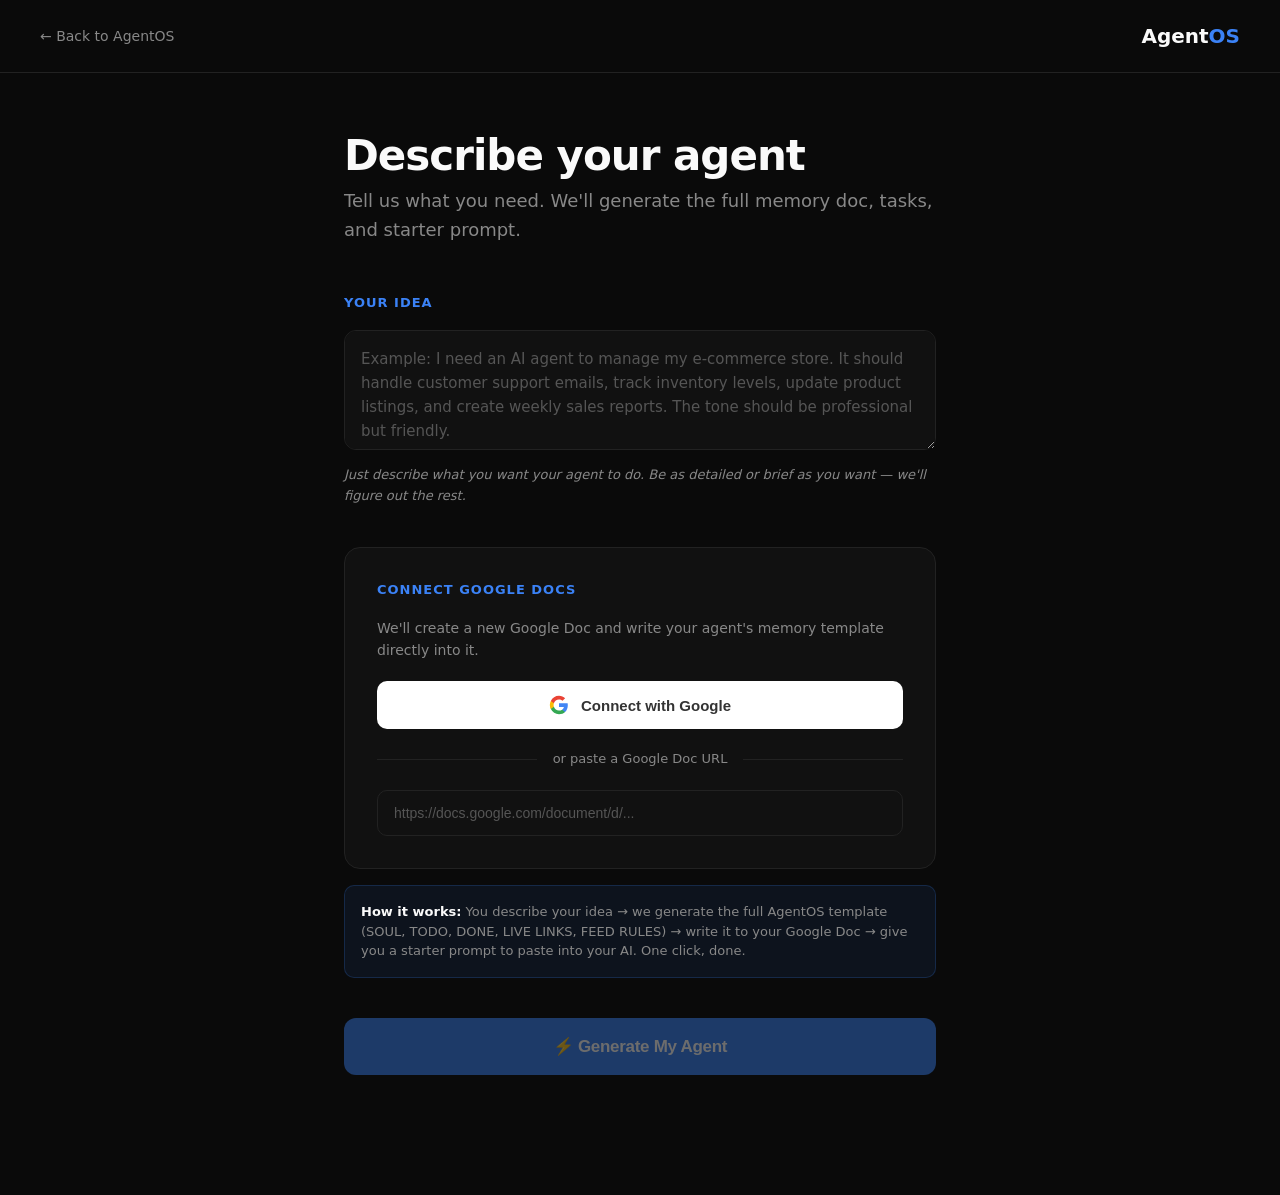
==== commit ad81302e: "Simplify setup - one step, describe your idea, auto-generate everything" ====
--- a/setup.html
+++ b/setup.html
@@ -9,255 +9,129 @@
 :root{--bg:#0a0a0a;--surface:#111;--border:#222;--text:#fafafa;--muted:#888;--accent:#3b82f6;--green:#22c55e;--red:#ef4444}
 body{font-family:system-ui,sans-serif;background:var(--bg);color:var(--text);line-height:1.6;min-height:100vh}
 a{color:var(--accent);text-decoration:none}
-nav{display:flex;justify-content:space-between;align-items:center;padding:20px 40px;border-bottom:1px solid var(--border);background:rgba(10,10,10,.95);backdrop-filter:blur(10px)}
+nav{display:flex;justify-content:space-between;align-items:center;padding:20px 40px;border-bottom:1px solid var(--border)}
 .logo{font-size:20px;font-weight:700}
 .logo b{color:var(--accent)}
 .nav-back{color:var(--muted);font-size:14px;display:flex;align-items:center;gap:8px}
-.wrap{max-width:720px;margin:0 auto;padding:60px 24px 120px}
-.progress{display:flex;gap:8px;margin-bottom:48px}
-.progress-step{flex:1;height:4px;background:var(--border);border-radius:4px;transition:background .3s}
-.progress-step.active{background:var(--accent)}
-.progress-step.done{background:var(--green)}
-.step-label{display:flex;justify-content:space-between;margin-bottom:12px;font-size:13px;color:var(--muted)}
-.step-label .current{color:var(--accent);font-weight:600}
-h2{font-size:36px;font-weight:700;letter-spacing:-1px;margin-bottom:8px}
-.step-desc{color:var(--muted);font-size:16px;margin-bottom:40px}
-.form-group{margin-bottom:28px}
-.form-group label{display:block;font-size:14px;font-weight:600;margin-bottom:8px}
-.form-group .hint{font-size:13px;color:var(--muted);margin-bottom:8px}
-input[type="text"],input[type="url"],textarea,select{width:100%;background:var(--surface);border:1px solid var(--border);border-radius:10px;padding:14px 16px;color:var(--text);font-size:15px;font-family:inherit;outline:none;transition:border-color .2s}
-input:focus,textarea:focus,select:focus{border-color:var(--accent)}
-textarea{resize:vertical;min-height:100px}
-select{cursor:pointer;appearance:none;background-image:url("data:image/svg+xml,%3Csvg xmlns='http://www.w3.org/2000/svg' width='12' height='12' fill='%23888' viewBox='0 0 16 16'%3E%3Cpath d='M8 11L3 6h10l-5 5z'/%3E%3C/svg%3E");background-repeat:no-repeat;background-position:right 16px center}
-select option{background:var(--surface);color:var(--text)}
-.tag-container{display:flex;flex-wrap:wrap;gap:8px;margin-top:8px}
-.tag{display:inline-flex;align-items:center;gap:6px;background:var(--surface);border:1px solid var(--border);border-radius:8px;padding:6px 12px;font-size:13px;cursor:pointer;transition:all .2s}
-.tag:hover{border-color:var(--accent)}
-.tag.selected{border-color:var(--accent);background:rgba(59,130,246,.1);color:var(--accent)}
-.task-list{display:flex;flex-direction:column;gap:8px}
-.task-item{display:flex;gap:8px;align-items:center}
-.task-item input{flex:1}
-.task-item button{background:transparent;border:1px solid var(--border);color:var(--muted);width:36px;height:36px;border-radius:8px;cursor:pointer;font-size:16px;display:flex;align-items:center;justify-content:center}
-.task-item button:hover{border-color:var(--red);color:var(--red)}
-.add-task{background:transparent;border:1px dashed var(--border);color:var(--muted);padding:10px;border-radius:10px;width:100%;cursor:pointer;font-size:14px;margin-top:8px}
-.add-task:hover{border-color:var(--accent);color:var(--accent)}
-.btn-row{display:flex;gap:16px;margin-top:48px}
-.btn{padding:14px 32px;border-radius:10px;font-size:16px;font-weight:600;cursor:pointer;border:none;transition:all .2s}
-.btn-primary{background:var(--accent);color:#fff;flex:1}
-.btn-primary:hover{opacity:.9}
-.btn-secondary{background:transparent;border:1px solid var(--border);color:var(--text)}
-.btn-secondary:hover{border-color:var(--muted)}
-.btn:disabled{opacity:.4;cursor:not-allowed}
-.google-btn{display:flex;align-items:center;justify-content:center;gap:12px;width:100%;padding:14px;background:#fff;color:#333;border:1px solid #ddd;border-radius:10px;font-size:15px;font-weight:600;cursor:pointer;margin-bottom:16px;transition:all .2s}
-.google-btn:hover{background:#f5f5f5;border-color:#bbb}
+.wrap{max-width:640px;margin:0 auto;padding:60px 24px 120px}
+h1{font-size:42px;font-weight:700;letter-spacing:-1px;margin-bottom:8px;line-height:1.1}
+.subtitle{color:var(--muted);font-size:18px;margin-bottom:48px}
+.section{margin-bottom:40px}
+.section-label{font-size:13px;font-weight:600;color:var(--accent);text-transform:uppercase;letter-spacing:1px;margin-bottom:16px}
+textarea{width:100%;background:var(--surface);border:1px solid var(--border);color:var(--text);padding:16px;border-radius:12px;font-size:15px;font-family:inherit;resize:vertical;min-height:120px;line-height:1.6;transition:border .2s}
+textarea:focus{outline:none;border-color:var(--accent)}
+textarea::placeholder{color:#555}
+.example{color:var(--muted);font-size:13px;margin-top:8px;font-style:italic}
+.google-section{margin-top:40px;padding:32px;background:var(--surface);border-radius:16px;border:1px solid var(--border)}
+.google-btn{display:flex;align-items:center;justify-content:center;gap:12px;width:100%;padding:14px;background:#fff;color:#333;border:none;border-radius:10px;font-size:15px;font-weight:600;cursor:pointer;transition:all .2s}
+.google-btn:hover{background:#f0f0f0;transform:translateY(-1px)}
 .google-btn svg{width:20px;height:20px}
-.connected-badge{display:flex;align-items:center;gap:10px;background:rgba(34,197,94,.1);border:1px solid rgba(34,197,94,.3);border-radius:10px;padding:14px 16px;margin-bottom:16px}
-.connected-badge .dot{width:10px;height:10px;background:var(--green);border-radius:50%}
-.connected-badge .info{font-size:14px}
-.connected-badge .email{color:var(--green);font-weight:600}
+.connected-badge{display:flex;align-items:center;gap:10px;padding:14px 20px;background:rgba(34,197,94,.1);border:1px solid rgba(34,197,94,.3);border-radius:10px;color:var(--green);font-weight:500}
+.connected-badge svg{width:20px;height:20px;flex-shrink:0}
 .or-divider{display:flex;align-items:center;gap:16px;margin:20px 0;color:var(--muted);font-size:13px}
-.or-divider::before,.or-divider::after{content:"";flex:1;height:1px;background:var(--border)}
-.review-section{background:var(--surface);border:1px solid var(--border);border-radius:16px;padding:32px;margin-bottom:24px}
-.review-section h3{font-size:18px;font-weight:600;margin-bottom:16px;display:flex;align-items:center;gap:10px}
-.review-section h3 .ico{font-size:20px}
-.review-item{display:flex;justify-content:space-between;padding:10px 0;border-bottom:1px solid var(--border);font-size:14px}
-.review-item:last-child{border-bottom:none}
-.review-item .label{color:var(--muted)}
-.review-item .value{font-weight:500;text-align:right;max-width:60%}
-.task-review{padding:8px 0;font-size:14px;display:flex;align-items:center;gap:8px}
-.task-review::before{content:"\25CB";color:var(--accent)}
-.prompt-output{background:var(--bg);border:1px solid var(--border);border-radius:12px;padding:24px;margin-top:32px;position:relative}
-.prompt-output pre{font-family:'SF Mono',Monaco,monospace;font-size:13px;white-space:pre-wrap;word-break:break-word;color:var(--muted);line-height:1.7;max-height:400px;overflow-y:auto}
-.copy-btn{position:absolute;top:12px;right:12px;background:var(--accent);color:#fff;border:none;padding:8px 16px;border-radius:8px;font-size:13px;font-weight:600;cursor:pointer;display:flex;align-items:center;gap:6px}
-.copy-btn:hover{opacity:.9}
-.success-msg{text-align:center;padding:40px 0}
-.success-msg .check{font-size:64px;margin-bottom:24px}
-.success-msg h2{margin-bottom:12px}
-.success-msg p{color:var(--muted);max-width:480px;margin:0 auto 32px}
-.glow{animation:glow 2s ease-in-out infinite alternate}
-@keyframes glow{from{box-shadow:0 0 20px rgba(59,130,246,.2)}to{box-shadow:0 0 40px rgba(59,130,246,.4)}}
-.hidden{display:none}
-.writing-status{background:var(--surface);border:1px solid var(--accent);border-radius:12px;padding:20px;margin-top:24px;text-align:center}
-.writing-status .spinner{display:inline-block;width:20px;height:20px;border:2px solid var(--border);border-top-color:var(--accent);border-radius:50%;animation:spin .8s linear infinite;margin-right:8px;vertical-align:middle}
+.or-divider::before,.or-divider::after{content:'';flex:1;height:1px;background:var(--border)}
+.manual-input{width:100%;background:var(--surface);border:1px solid var(--border);color:var(--text);padding:14px 16px;border-radius:10px;font-size:14px}
+.manual-input:focus{outline:none;border-color:var(--accent)}
+.manual-input::placeholder{color:#555}
+.generate-btn{width:100%;padding:18px;background:var(--accent);color:#fff;border:none;border-radius:12px;font-size:17px;font-weight:700;cursor:pointer;transition:all .2s;margin-top:40px;letter-spacing:-0.3px}
+.generate-btn:hover:not(:disabled){background:#2563eb;transform:translateY(-1px)}
+.generate-btn:disabled{opacity:.4;cursor:not-allowed}
+.output-section{display:none;margin-top:48px;animation:fadeIn .4s}
+@keyframes fadeIn{from{opacity:0;transform:translateY(10px)}to{opacity:1;transform:translateY(0)}}
+.success-card{background:var(--surface);border:1px solid var(--border);border-radius:16px;padding:32px;margin-bottom:24px}
+.success-header{display:flex;align-items:center;gap:12px;margin-bottom:16px}
+.success-header h2{font-size:24px;font-weight:700}
+.success-desc{color:var(--muted);font-size:14px;line-height:1.6;margin-bottom:24px}
+.success-desc a{color:var(--green)}
+.output-block{position:relative;background:#0d1117;border:1px solid var(--border);border-radius:12px;padding:20px;margin-bottom:16px}
+.output-block pre{white-space:pre-wrap;font-size:13px;line-height:1.5;color:#c9d1d9;font-family:'SF Mono',Consolas,monospace;max-height:300px;overflow-y:auto}
+.copy-btn{position:absolute;top:12px;right:12px;background:var(--border);color:var(--text);border:none;padding:8px 14px;border-radius:8px;font-size:12px;cursor:pointer;font-weight:600;transition:all .2s}
+.copy-btn:hover{background:var(--accent)}
+.output-label{font-size:12px;font-weight:600;color:var(--muted);text-transform:uppercase;letter-spacing:1px;margin-bottom:8px}
+.writing-status{display:none;text-align:center;padding:24px;color:var(--accent)}
+.writing-status .spinner{display:inline-block;width:20px;height:20px;border:2px solid var(--border);border-top-color:var(--accent);border-radius:50%;animation:spin .8s linear infinite;margin-right:10px;vertical-align:middle}
 @keyframes spin{to{transform:rotate(360deg)}}
-@media(max-width:768px){.wrap{padding:32px 16px 80px}h2{font-size:28px}nav{padding:16px 20px}.btn-row{flex-direction:column}.review-item{flex-direction:column;gap:4px}.review-item .value{text-align:left;max-width:100%}}
+.template-section{margin-top:16px}
+.back-link{display:inline-block;margin-top:32px;color:var(--muted);font-size:14px}
+.hidden{display:none!important}
+.tip{background:rgba(59,130,246,.08);border:1px solid rgba(59,130,246,.2);border-radius:10px;padding:16px;margin-top:16px;font-size:13px;color:var(--muted);line-height:1.5}
+.tip b{color:var(--text)}
 </style>
 </head>
 <body>
 <nav>
-<a href="index.html" class="nav-back">&#8592; Back to AgentOS</a>
+<a href="index.html" class="nav-back">&larr; Back to AgentOS</a>
 <div class="logo">Agent<b>OS</b></div>
 </nav>
 <div class="wrap">
-<div class="step-label"><span class="current" id="stepLabel">Step 1 of 4</span><span id="stepTitle">Connect Your Doc</span></div>
-<div class="progress"><div class="progress-step active" id="p1"></div><div class="progress-step" id="p2"></div><div class="progress-step" id="p3"></div><div class="progress-step" id="p4"></div></div>
-
-<!-- STEP 1: Connect Doc -->
-<div id="step1" class="step">
-<h2>Connect Your Google Doc</h2>
-<p class="step-desc">This document becomes your agent's brain. It will store memory, tasks, and identity.</p>
+<h1>Describe your agent</h1>
+<p class="subtitle">Tell us what you need. We'll generate the full memory doc, tasks, and starter prompt.</p>
+
+<div class="section">
+<div class="section-label">Your Idea</div>
+<textarea id="ideaInput" placeholder="Example: I need an AI agent to manage my e-commerce store. It should handle customer support emails, track inventory levels, update product listings, and create weekly sales reports. The tone should be professional but friendly." oninput="validateForm()"></textarea>
+<p class="example">Just describe what you want your agent to do. Be as detailed or brief as you want &mdash; we'll figure out the rest.</p>
+</div>
+
+<div class="google-section">
+<div class="section-label" style="margin-top:0">Connect Google Docs</div>
+<p style="color:var(--muted);font-size:14px;margin-bottom:20px">We'll create a new Google Doc and write your agent's memory template directly into it.</p>
 
 <div id="googleConnected" class="connected-badge hidden">
-<div class="dot"></div>
-<div class="info">Connected as <span class="email" id="connectedEmail">-</span></div>
+<svg viewBox="0 0 24 24" fill="none" stroke="currentColor" stroke-width="2"><path d="M22 11.08V12a10 10 0 1 1-5.93-9.14"/><polyline points="22 4 12 14.01 9 11.01"/></svg>
+<span>Connected as <b id="connectedEmail"></b></span>
 </div>
 
 <div id="googleConnectSection">
 <button class="google-btn" onclick="connectGoogle()">
-<svg viewBox="0 0 48 48"><path fill="#EA4335" d="M24 9.5c3.54 0 6.71 1.22 9.21 3.6l6.85-6.85C35.9 2.38 30.47 0 24 0 14.62 0 6.51 5.38 2.56 13.22l7.98 6.19C12.43 13.72 17.74 9.5 24 9.5z"/><path fill="#4285F4" d="M46.98 24.55c0-1.57-.15-3.09-.38-4.55H24v9.02h12.94c-.58 2.96-2.26 5.48-4.78 7.18l7.73 6c4.51-4.18 7.09-10.36 7.09-17.65z"/><path fill="#FBBC05" d="M10.53 28.59c-.48-1.45-.76-2.99-.76-4.59s.27-3.14.76-4.59l-7.98-6.19C.92 16.46 0 20.12 0 24c0 3.88.92 7.54 2.56 10.78l7.97-6.19z"/><path fill="#34A853" d="M24 48c6.48 0 11.93-2.13 15.89-5.81l-7.73-6c-2.15 1.45-4.92 2.3-8.16 2.3-6.26 0-11.57-4.22-13.47-9.91l-7.98 6.19C6.51 42.62 14.62 48 24 48z"/></svg>
+<svg viewBox="0 0 24 24"><path d="M22.56 12.25c0-.78-.07-1.53-.2-2.25H12v4.26h5.92a5.06 5.06 0 0 1-2.2 3.32v2.77h3.57c2.08-1.92 3.27-4.74 3.27-8.1z" fill="#4285F4"/><path d="M12 23c2.97 0 5.46-.98 7.28-2.66l-3.57-2.77c-.98.66-2.23 1.06-3.71 1.06-2.86 0-5.29-1.93-6.16-4.53H2.18v2.84C3.99 20.53 7.7 23 12 23z" fill="#34A853"/><path d="M5.84 14.09c-.22-.66-.35-1.36-.35-2.09s.13-1.43.35-2.09V7.07H2.18C1.43 8.55 1 10.22 1 12s.43 3.45 1.18 4.93l2.85-2.22.81-.62z" fill="#FBBC05"/><path d="M12 5.38c1.62 0 3.06.56 4.21 1.64l3.15-3.15C17.45 2.09 14.97 1 12 1 7.7 1 3.99 3.47 2.18 7.07l3.66 2.84c.87-2.6 3.3-4.53 6.16-4.53z" fill="#EA4335"/></svg>
 Connect with Google
 </button>
-</div>
-
-<div class="or-divider">or connect manually</div>
-
-<div class="form-group">
-<label>Google Doc URL</label>
-<div class="hint">Paste the full URL of your Google Doc (must have edit access)</div>
-<input type="url" id="docUrl" placeholder="https://docs.google.com/document/d/..." oninput="validateStep1()">
-</div>
-
-<div class="btn-row">
-<button class="btn btn-primary" id="btn1" onclick="goStep(2)">Continue &#8594;</button>
-</div>
-</div>
-
-<!-- STEP 2: Agent Identity (SOUL) -->
-<div id="step2" class="step hidden">
-<h2>Define Your Agent's Identity</h2>
-<p class="step-desc">This is the SOUL section. It tells your AI who it is, what it does, and how it behaves.</p>
-<div class="form-group">
-<label>Project / Business Name</label>
-<input type="text" id="projectName" placeholder="e.g. My SaaS Startup, Marketing Agency..." oninput="validateStep2()">
-</div>
-<div class="form-group">
-<label>What does your agent do?</label>
-<div class="hint">Describe the main role in 1-2 sentences</div>
-<textarea id="agentRole" placeholder="e.g. Manages content calendar, writes blog posts, schedules social media..." oninput="validateStep2()"></textarea>
-</div>
-<div class="form-group">
-<label>Agent Personality / Tone</label>
-<div class="tag-container">
-<div class="tag selected" data-tone="professional" onclick="selectTone(this)">Professional</div>
-<div class="tag" data-tone="casual" onclick="selectTone(this)">Casual</div>
-<div class="tag" data-tone="technical" onclick="selectTone(this)">Technical</div>
-<div class="tag" data-tone="creative" onclick="selectTone(this)">Creative</div>
-<div class="tag" data-tone="concise" onclick="selectTone(this)">Concise</div>
-</div>
-</div>
-<div class="form-group">
-<label>Key Rules (optional)</label>
-<div class="hint">Any rules your agent should always follow</div>
-<textarea id="agentRules" placeholder="e.g. Always ask before deleting. Use metric system. Never share passwords..." rows="3"></textarea>
-</div>
-<div class="form-group">
-<label>Which AI will you use?</label>
-<select id="aiChoice">
-<option value="claude">Claude (Anthropic)</option>
-<option value="chatgpt">ChatGPT (OpenAI)</option>
-<option value="gemini">Gemini (Google)</option>
-<option value="llama">LLaMA / Open Source</option>
-<option value="other">Other</option>
-</select>
-</div>
-<div class="btn-row">
-<button class="btn btn-secondary" onclick="goStep(1)">&#8592; Back</button>
-<button class="btn btn-primary" id="btn2" onclick="goStep(3)">Continue &#8594;</button>
-</div>
-</div>
-
-<!-- STEP 3: First Tasks (TODO) -->
-<div id="step3" class="step hidden">
-<h2>Add Your First Tasks</h2>
-<p class="step-desc">These go in the TODO section. Your agent will start executing from the top.</p>
-<div class="form-group">
-<label>Tasks for your agent</label>
-<div class="hint">Add at least one task. Your agent will work through these in order.</div>
-<div class="task-list" id="taskList">
-<div class="task-item"><input type="text" placeholder="e.g. Research top 10 competitors" oninput="validateStep3()"><button onclick="removeTask(this)">&#10005;</button></div>
-<div class="task-item"><input type="text" placeholder="e.g. Draft homepage copy" oninput="validateStep3()"><button onclick="removeTask(this)">&#10005;</button></div>
-<div class="task-item"><input type="text" placeholder="e.g. Create content calendar" oninput="validateStep3()"><button onclick="removeTask(this)">&#10005;</button></div>
-</div>
-<button class="add-task" onclick="addTask()">+ Add another task</button>
-</div>
-<div class="form-group">
-<label>Important Links (optional)</label>
-<div class="hint">Add links your agent should know about (website, docs, tools, etc.)</div>
-<div class="task-list" id="linkList">
-<div class="task-item"><input type="url" placeholder="https://your-website.com"><button onclick="removeTask(this)">&#10005;</button></div>
-</div>
-<button class="add-task" onclick="addLink()">+ Add another link</button>
-</div>
-<div class="btn-row">
-<button class="btn btn-secondary" onclick="goStep(2)">&#8592; Back</button>
-<button class="btn btn-primary" id="btn3" onclick="goStep(4)">Review &amp; Generate &#8594;</button>
-</div>
-</div>
-
-<!-- STEP 4: Review & Generate -->
-<div id="step4" class="step hidden">
-<h2>Review Your Agent</h2>
-<p class="step-desc">Everything looks good? Generate your starter prompt and AgentOS template.</p>
-
-<div class="review-section">
-<h3><span class="ico">&#128196;</span> Document</h3>
-<div class="review-item"><span class="label">Connection</span><span class="value" id="revDoc">-</span></div>
-</div>
-
-<div class="review-section">
-<h3><span class="ico">&#129504;</span> Agent Identity (SOUL)</h3>
-<div class="review-item"><span class="label">Project</span><span class="value" id="revProject">-</span></div>
-<div class="review-item"><span class="label">Role</span><span class="value" id="revRole">-</span></div>
-<div class="review-item"><span class="label">Tone</span><span class="value" id="revTone">-</span></div>
-<div class="review-item"><span class="label">AI</span><span class="value" id="revAI">-</span></div>
-<div class="review-item"><span class="label">Rules</span><span class="value" id="revRules">-</span></div>
-</div>
-
-<div class="review-section">
-<h3><span class="ico">&#9889;</span> Tasks (TODO)</h3>
-<div id="revTasks"></div>
-</div>
-
-<div class="review-section">
-<h3><span class="ico">&#128279;</span> Links</h3>
-<div id="revLinks"></div>
-</div>
-
-<div class="btn-row">
-<button class="btn btn-secondary" onclick="goStep(3)">&#8592; Back</button>
-<button class="btn btn-primary glow" id="generateBtn" onclick="generate()">&#9889; Generate Agent &#9889;</button>
-</div>
-
-<div id="writingStatus" class="writing-status hidden">
-<span class="spinner"></span> Writing template to your Google Doc...
-</div>
-
-<div id="outputSection" class="hidden" style="margin-top:48px">
-<div class="success-msg">
-<div class="check">&#9889;</div>
+
+<div class="or-divider">or paste a Google Doc URL</div>
+<input type="url" id="docUrl" class="manual-input" placeholder="https://docs.google.com/document/d/..." oninput="validateForm()">
+</div>
+</div>
+
+<div class="tip">
+<b>How it works:</b> You describe your idea &rarr; we generate the full AgentOS template (SOUL, TODO, DONE, LIVE LINKS, FEED RULES) &rarr; write it to your Google Doc &rarr; give you a starter prompt to paste into your AI. One click, done.
+</div>
+
+<button class="generate-btn" id="generateBtn" onclick="generate()" disabled>
+&#9889; Generate My Agent
+</button>
+
+<div class="writing-status" id="writingStatus">
+<span class="spinner"></span> Creating your agent's memory doc...
+</div>
+
+<div class="output-section" id="outputSection">
+<div class="success-card">
+<div class="success-header">
+<span style="font-size:28px">&#9889;</span>
 <h2 id="successTitle">Your Agent is Ready!</h2>
-<p id="successDesc">Copy the starter prompt below and paste it into your first session with your AI. Your agent will initialize with full memory.</p>
-</div>
-
-<h3 style="margin-bottom:12px;font-size:16px">Starter Prompt</h3>
-<div class="prompt-output">
+</div>
+<p class="success-desc" id="successDesc">Copy the starter prompt below and paste it into your first chat with your AI. Your agent will boot up with full memory.</p>
+
+<div>
+<div class="output-label">Starter Prompt</div>
+<div class="output-block">
 <button class="copy-btn" onclick="copyPrompt()">&#128203; Copy</button>
 <pre id="promptOutput"></pre>
 </div>
-
-<div id="templateSection">
-<h3 style="margin:32px 0 12px;font-size:16px">AgentOS Document Template</h3>
-<div class="prompt-output">
-<button class="copy-btn" onclick="copyTemplate()">&#128203; Copy Template</button>
+</div>
+
+<div class="template-section" id="templateSection">
+<div class="output-label">AgentOS Template</div>
+<div class="output-block">
+<button class="copy-btn" onclick="copyTemplate()">&#128203; Copy</button>
 <pre id="templateOutput"></pre>
 </div>
-</div>
-
-<div style="text-align:center;margin-top:40px">
-<p id="finalInstruction" style="color:var(--muted);font-size:14px;margin-bottom:16px">Paste the template into your Google Doc, then use the starter prompt with your AI.</p>
-<a href="index.html" class="btn btn-secondary" style="display:inline-block;text-decoration:none">&#8592; Back to AgentOS</a>
-</div>
-</div>
+<p style="color:var(--muted);font-size:13px;margin-top:8px" id="finalInstruction">Paste the template into your Google Doc, then use the starter prompt with your AI.</p>
+</div>
+</div>
+
+<a href="index.html" class="back-link">&larr; Back to AgentOS</a>
 </div>
 </div>
 
@@ -265,9 +139,6 @@
 var CLIENT_ID = '930312309217-9tgvu1i7o3hrogrmnooplbpgminq54m9.apps.googleusercontent.com';
 var REDIRECT_URI = 'https://nickberger1993-ai.github.io/agentos/callback.html';
 var SCOPES = 'https://www.googleapis.com/auth/documents https://www.googleapis.com/auth/drive.file';
-
-var currentStep = 1;
-var selectedTone = 'professional';
 var googleConnected = false;
 var accessToken = null;
 
@@ -281,11 +152,13 @@
     document.getElementById('googleConnected').classList.remove('hidden');
     document.getElementById('connectedEmail').textContent = email || 'Google User';
     document.getElementById('googleConnectSection').classList.add('hidden');
-    validateStep1();
+    validateForm();
   }
 })();
 
 function connectGoogle() {
+  // Save the idea text before redirecting
+  sessionStorage.setItem('agentos_idea', document.getElementById('ideaInput').value);
   var authUrl = 'https://accounts.google.com/o/oauth2/v2/auth'
     + '?client_id=' + encodeURIComponent(CLIENT_ID)
     + '&redirect_uri=' + encodeURIComponent(REDIRECT_URI)
@@ -296,205 +169,223 @@
   window.location.href = authUrl;
 }
 
-function selectTone(el) {
-  document.querySelectorAll('[data-tone]').forEach(function(t) { t.classList.remove('selected'); });
-  el.classList.add('selected');
-  selectedTone = el.dataset.tone;
-}
-
-function validateStep1() {
-  var btn = document.getElementById('btn1');
-  if (googleConnected) { btn.disabled = false; return; }
-  var url = document.getElementById('docUrl').value.trim();
-  btn.disabled = !url.includes('docs.google.com');
-}
-
-function validateStep2() {
-  var btn = document.getElementById('btn2');
-  var name = document.getElementById('projectName').value.trim();
-  var role = document.getElementById('agentRole').value.trim();
-  btn.disabled = !(name && role);
-}
-
-function validateStep3() {
-  var btn = document.getElementById('btn3');
-  var tasks = document.querySelectorAll('#taskList input');
-  var hasTask = false;
-  tasks.forEach(function(t) { if (t.value.trim()) hasTask = true; });
-  btn.disabled = !hasTask;
-}
-
-function addTask() {
-  var list = document.getElementById('taskList');
-  var div = document.createElement('div');
-  div.className = 'task-item';
-  div.innerHTML = '<input type="text" placeholder="Enter a task..." oninput="validateStep3()"><button onclick="removeTask(this)">\u2715</button>';
-  list.appendChild(div);
-}
-
-function addLink() {
-  var list = document.getElementById('linkList');
-  var div = document.createElement('div');
-  div.className = 'task-item';
-  div.innerHTML = '<input type="url" placeholder="https://..."><button onclick="removeTask(this)">\u2715</button>';
-  list.appendChild(div);
-}
-
-function removeTask(btn) {
-  var list = btn.parentElement.parentElement;
-  if (list.children.length > 1) btn.parentElement.remove();
-}
-
-function goStep(n) {
-  document.getElementById('step' + currentStep).classList.add('hidden');
-  document.getElementById('step' + n).classList.remove('hidden');
-  for (var i = 1; i <= 4; i++) {
-    var p = document.getElementById('p' + i);
-    p.classList.remove('active', 'done');
-    if (i < n) p.classList.add('done');
-    if (i === n) p.classList.add('active');
-  }
-  var titles = ['Connect Your Doc', 'Agent Identity', 'First Tasks', 'Review & Generate'];
-  document.getElementById('stepLabel').textContent = 'Step ' + n + ' of 4';
-  document.getElementById('stepTitle').textContent = titles[n - 1];
-  currentStep = n;
-  if (n === 4) populateReview();
-  window.scrollTo(0, 0);
-}
-
-function populateReview() {
-  var docText = googleConnected ? 'Google connected (' + (sessionStorage.getItem('google_user_email') || '') + ')' : document.getElementById('docUrl').value.trim();
-  if (!docText) docText = 'Manual (template will be copied)';
-  document.getElementById('revDoc').textContent = docText;
-  document.getElementById('revProject').textContent = document.getElementById('projectName').value.trim();
-  document.getElementById('revRole').textContent = document.getElementById('agentRole').value.trim();
-  document.getElementById('revTone').textContent = selectedTone.charAt(0).toUpperCase() + selectedTone.slice(1);
-  document.getElementById('revAI').textContent = document.getElementById('aiChoice').options[document.getElementById('aiChoice').selectedIndex].text;
-  document.getElementById('revRules').textContent = document.getElementById('agentRules').value.trim() || 'None set';
-  var tasksDiv = document.getElementById('revTasks');
-  tasksDiv.innerHTML = '';
-  document.querySelectorAll('#taskList input').forEach(function(t) {
-    if (t.value.trim()) tasksDiv.innerHTML += '<div class="task-review">' + t.value.trim() + '</div>';
+// Restore idea text after OAuth redirect
+(function() {
+  var saved = sessionStorage.getItem('agentos_idea');
+  if (saved) {
+    document.getElementById('ideaInput').value = saved;
+    validateForm();
+  }
+})();
+
+function validateForm() {
+  var btn = document.getElementById('generateBtn');
+  var idea = document.getElementById('ideaInput').value.trim();
+  var hasDoc = googleConnected || document.getElementById('docUrl').value.includes('docs.google.com');
+  btn.disabled = !(idea.length > 10 && (hasDoc || googleConnected));
+  // Also enable if they have an idea but no doc (we'll show manual template)
+  if (idea.length > 10) btn.disabled = false;
+}
+
+function parseIdea(text) {
+  // Extract meaningful info from the free-text idea
+  var lines = text.trim();
+  
+  // Try to figure out a project name (first sentence or first ~5 words)
+  var firstSentence = lines.split(/[.!\n]/)[0].trim();
+  var project = firstSentence.length > 60 ? firstSentence.substring(0, 60) + '...' : firstSentence;
+  
+  // The whole thing becomes the role
+  var role = lines;
+  
+  // Try to extract tasks - look for action words
+  var tasks = [];
+  var taskPatterns = lines.split(/[.,;\n]+/);
+  taskPatterns.forEach(function(chunk) {
+    chunk = chunk.trim();
+    if (chunk.length > 5 && chunk.length < 200) {
+      // Check for action-like words
+      var actionWords = ['manage','handle','track','create','build','write','update','monitor','send','check','review','analyze','generate','schedule','organize','respond','follow','research','post','plan','develop','maintain','support','automate','find','set up','optimize','report'];
+      var lower = chunk.toLowerCase();
+      actionWords.forEach(function(w) {
+        if (lower.indexOf(w) > -1 && tasks.indexOf(chunk) === -1) {
+          tasks.push(chunk.charAt(0).toUpperCase() + chunk.slice(1));
+        }
+      });
+    }
   });
-  var linksDiv = document.getElementById('revLinks');
-  linksDiv.innerHTML = '';
-  var hasLinks = false;
-  document.querySelectorAll('#linkList input').forEach(function(l) {
-    if (l.value.trim()) { hasLinks = true; linksDiv.innerHTML += '<div class="review-item"><span class="value" style="text-align:left;max-width:100%;word-break:break-all">' + l.value.trim() + '</span></div>'; }
+  
+  // If no tasks extracted, create one from the description
+  if (tasks.length === 0) {
+    tasks.push('Review the project description and create an action plan');
+    tasks.push('Begin executing on the primary goal');
+  }
+  
+  // Limit tasks
+  tasks = tasks.slice(0, 8);
+  
+  // Detect tone
+  var tone = 'professional';
+  if (/casual|friendly|chill|relaxed/i.test(lines)) tone = 'casual';
+  if (/technical|developer|engineering|code/i.test(lines)) tone = 'technical';
+  if (/creative|design|brand|content/i.test(lines)) tone = 'creative';
+  
+  return {
+    project: project,
+    role: role,
+    tasks: tasks,
+    tone: tone
+  };
+}
+
+function buildTemplate(parsed) {
+  var tpl = '== SOUL ==\n\n';
+  tpl += 'Project: ' + parsed.project + '\n';
+  tpl += 'Agent Role: ' + parsed.role + '\n';
+  tpl += 'Tone: ' + parsed.tone + '\n';
+  tpl += 'Created: ' + new Date().toLocaleDateString() + '\n';
+  tpl += '\n---\n\n== TODO ==\n\n';
+  parsed.tasks.forEach(function(t) {
+    tpl += '[ ] ' + t + '\n';
   });
-  if (!hasLinks) linksDiv.innerHTML = '<div class="review-item"><span class="label">No links added</span></div>';
-}
-
-function buildTemplate() {
-  var project = document.getElementById('projectName').value.trim();
-  var role = document.getElementById('agentRole').value.trim();
-  var rules = document.getElementById('agentRules').value.trim();
-  var ai = document.getElementById('aiChoice').options[document.getElementById('aiChoice').selectedIndex].text;
-  var tasks = []; document.querySelectorAll('#taskList input').forEach(function(t) { if (t.value.trim()) tasks.push(t.value.trim()); });
-  var links = []; document.querySelectorAll('#linkList input').forEach(function(l) { if (l.value.trim()) links.push(l.value.trim()); });
-
-  var tpl = '== SOUL ==\n\nProject: ' + project + '\nAgent Role: ' + role + '\nTone: ' + selectedTone + '\n';
-  if (rules) tpl += 'Rules:\n' + rules + '\n';
-  tpl += 'AI: ' + ai + '\nCreated: ' + new Date().toLocaleDateString() + '\n\n---\n\n== TODO ==\n\n';
-  tasks.forEach(function(t) { tpl += '[ ] ' + t + '\n'; });
-  tpl += '\n== DONE ==\n\n(Nothing yet - your agent will move completed tasks here)\n\n---\n\n== LIVE LINKS ==\n\n';
-  if (links.length > 0) links.forEach(function(l) { tpl += '- ' + l + '\n'; });
-  else tpl += '(Add important links here)\n';
+  tpl += '\n== DONE ==\n\n(Nothing yet - your agent will move completed tasks here)\n';
+  tpl += '\n---\n\n== LIVE LINKS ==\n\n(Add important links here)\n';
   tpl += '\n---\n\n== WHAT\'S NEXT ==\n\n';
-  if (tasks.length > 0) tpl += 'Priority: ' + tasks[0] + '\nStatus: Not started\nBlocked by: Nothing\n';
-  tpl += '\n---\n\n== FEED RULES ==\n\n1. After completing a task, move it from TODO to DONE with a timestamp\n2. Update WHAT\'S NEXT with the next priority\n3. Never delete tasks - always move to DONE\n4. Add new discoveries to LIVE LINKS\n5. If stuck, note the blocker in WHAT\'S NEXT and move to the next task\n';
+  if (parsed.tasks.length > 0) {
+    tpl += 'Priority: ' + parsed.tasks[0] + '\n';
+    tpl += 'Status: Not started\n';
+    tpl += 'Blocked by: Nothing\n';
+  }
+  tpl += '\n---\n\n== FEED RULES ==\n\n';
+  tpl += '1. After completing a task, move it from TODO to DONE with a timestamp\n';
+  tpl += '2. Update WHAT\'S NEXT with the next priority\n';
+  tpl += '3. Never delete tasks - always move to DONE\n';
+  tpl += '4. Add new discoveries to LIVE LINKS\n';
+  tpl += '5. If stuck, note the blocker in WHAT\'S NEXT and move to the next task\n';
   return tpl;
 }
 
-function buildPrompt(docUrl) {
-  var project = document.getElementById('projectName').value.trim();
-  var role = document.getElementById('agentRole').value.trim();
-  var rules = document.getElementById('agentRules').value.trim();
-  var p = 'You are an AI agent working on "' + project + '".\n\n';
-  p += 'Your role: ' + role + '\nYour tone: ' + selectedTone + '\n';
-  if (rules) p += 'Your rules: ' + rules + '\n';
+function buildPrompt(parsed, docUrl) {
+  var p = 'You are an AI agent working on "' + parsed.project + '".\n\n';
+  p += 'Your role: ' + parsed.role + '\n';
+  p += 'Your tone: ' + parsed.tone + '\n';
   p += '\nYour memory document is here: ' + docUrl + '\n';
   p += '\nBEFORE doing anything, read the document above. It contains your full operating system:\n';
   p += '- SOUL: Your identity and rules\n- TODO / DONE: Your task list\n- LIVE LINKS: Important resources\n- WHAT\'S NEXT: Your priority queue\n';
-  p += '\nTHE LOOP (follow every session):\n1. Read the entire memory document\n2. Understand current state from TODO/DONE\n3. Pick the top task from TODO\n4. Execute it completely\n5. Move it to DONE with timestamp\n6. Update WHAT\'S NEXT\n7. Report what you did and what\'s next\n';
+  p += '\nTHE LOOP (follow every session):\n';
+  p += '1. Read the entire memory document\n';
+  p += '2. Understand current state from TODO/DONE\n';
+  p += '3. Pick the top task from TODO\n';
+  p += '4. Execute it completely\n';
+  p += '5. Move it to DONE with timestamp\n';
+  p += '6. Update WHAT\'S NEXT\n';
+  p += '7. Report what you did and what\'s next\n';
   p += '\nALWAYS update the document after completing a task. The document IS your memory.\nStart now. Read the document and begin working.';
   return p;
 }
 
 function generate() {
-  var template = buildTemplate();
+  var idea = document.getElementById('ideaInput').value.trim();
+  var parsed = parseIdea(idea);
+  var template = buildTemplate(parsed);
 
   if (googleConnected && accessToken) {
-    // Write directly to a new Google Doc
     document.getElementById('generateBtn').disabled = true;
-    document.getElementById('writingStatus').classList.remove('hidden');
+    document.getElementById('writingStatus').style.display = 'block';
 
     // Create a new Google Doc
     fetch('https://www.googleapis.com/drive/v3/files', {
       method: 'POST',
-      headers: { 'Authorization': 'Bearer ' + accessToken, 'Content-Type': 'application/json' },
-      body: JSON.stringify({ name: 'AgentOS - ' + document.getElementById('projectName').value.trim(), mimeType: 'application/vnd.google-apps.document' })
+      headers: {
+        'Authorization': 'Bearer ' + accessToken,
+        'Content-Type': 'application/json'
+      },
+      body: JSON.stringify({
+        name: 'AgentOS - ' + parsed.project.substring(0, 50),
+        mimeType: 'application/vnd.google-apps.document'
+      })
     })
     .then(function(r) { return r.json(); })
     .then(function(file) {
+      if (file.error) throw new Error(file.error.message);
       var docId = file.id;
       var docUrl = 'https://docs.google.com/document/d/' + docId + '/edit';
+
       // Write template to the doc
-      var requests = [{ insertText: { location: { index: 1 }, text: template } }];
+      var requests = [{
+        insertText: {
+          location: { index: 1 },
+          text: template
+        }
+      }];
+
       return fetch('https://docs.googleapis.com/v1/documents/' + docId + ':batchUpdate', {
         method: 'POST',
-        headers: { 'Authorization': 'Bearer ' + accessToken, 'Content-Type': 'application/json' },
+        headers: {
+          'Authorization': 'Bearer ' + accessToken,
+          'Content-Type': 'application/json'
+        },
         body: JSON.stringify({ requests: requests })
-      }).then(function() { return docUrl; });
+      }).then(function(r) { return r.json(); })
+        .then(function(result) {
+          if (result.error) throw new Error(result.error.message);
+          return docUrl;
+        });
     })
     .then(function(docUrl) {
-      document.getElementById('writingStatus').classList.add('hidden');
-      var prompt = buildPrompt(docUrl);
+      document.getElementById('writingStatus').style.display = 'none';
+      var prompt = buildPrompt(parsed, docUrl);
       document.getElementById('promptOutput').textContent = prompt;
       document.getElementById('templateSection').classList.add('hidden');
       document.getElementById('successTitle').textContent = 'Your Agent is Ready!';
-      document.getElementById('successDesc').innerHTML = 'Template written to your Google Doc! <a href="' + docUrl + '" target="_blank" style="color:var(--green)">Open your doc &#8599;</a><br><br>Copy the starter prompt below and paste it into your AI.';
-      document.getElementById('finalInstruction').textContent = 'Your Google Doc is set up. Use the starter prompt with your AI to begin.';
-      document.getElementById('outputSection').classList.remove('hidden');
-      setTimeout(function() { document.getElementById('outputSection').scrollIntoView({ behavior: 'smooth' }); }, 200);
+      document.getElementById('successDesc').innerHTML = 'Template written to your Google Doc! <a href="' + docUrl + '" target="_blank" style="color:var(--green)">Open your doc &nearr;</a><br><br>Copy the starter prompt below and paste it into your AI to begin.';
+      document.getElementById('outputSection').style.display = 'block';
+      setTimeout(function() {
+        document.getElementById('outputSection').scrollIntoView({ behavior: 'smooth' });
+      }, 200);
     })
     .catch(function(err) {
-      document.getElementById('writingStatus').innerHTML = '<span style="color:var(--red)">Error writing to Google Doc. Generating template for manual copy instead.</span>';
+      console.error('Google Doc error:', err);
+      document.getElementById('writingStatus').innerHTML = '<span style="color:var(--red)">Error: ' + err.message + '. Generating template for manual copy.</span>';
       setTimeout(function() {
-        document.getElementById('writingStatus').classList.add('hidden');
-        showManualOutput(template);
-      }, 2000);
+        document.getElementById('writingStatus').style.display = 'none';
+        showManualOutput(parsed, template);
+      }, 2500);
     });
   } else {
-    showManualOutput(template);
-  }
-}
-
-function showManualOutput(template) {
+    showManualOutput(parsed, template);
+  }
+}
+
+function showManualOutput(parsed, template) {
   var docUrl = document.getElementById('docUrl').value.trim() || '[YOUR_GOOGLE_DOC_URL]';
-  var prompt = buildPrompt(docUrl);
+  var prompt = buildPrompt(parsed, docUrl);
   document.getElementById('promptOutput').textContent = prompt;
   document.getElementById('templateOutput').textContent = template;
   document.getElementById('templateSection').classList.remove('hidden');
-  document.getElementById('outputSection').classList.remove('hidden');
-  setTimeout(function() { document.getElementById('outputSection').scrollIntoView({ behavior: 'smooth' }); }, 200);
+  document.getElementById('outputSection').style.display = 'block';
+  setTimeout(function() {
+    document.getElementById('outputSection').scrollIntoView({ behavior: 'smooth' });
+  }, 200);
 }
 
 function copyPrompt() {
   navigator.clipboard.writeText(document.getElementById('promptOutput').textContent).then(function() {
-    var btn = document.querySelector('#outputSection .copy-btn');
-    btn.innerHTML = '&#10003; Copied!'; setTimeout(function() { btn.innerHTML = '&#128203; Copy'; }, 2000);
+    var btn = document.querySelector('.output-section .copy-btn');
+    btn.innerHTML = '&#10003; Copied!';
+    setTimeout(function() { btn.innerHTML = '&#128203; Copy'; }, 2000);
   });
 }
 
 function copyTemplate() {
   navigator.clipboard.writeText(document.getElementById('templateOutput').textContent).then(function() {
-    var btns = document.querySelectorAll('#outputSection .copy-btn');
-    btns[1].innerHTML = '&#10003; Copied!'; setTimeout(function() { btns[1].innerHTML = '&#128203; Copy Template'; }, 2000);
+    var btns = document.querySelectorAll('.output-section .copy-btn');
+    if (btns[1]) {
+      btns[1].innerHTML = '&#10003; Copied!';
+      setTimeout(function() { btns[1].innerHTML = '&#128203; Copy'; }, 2000);
+    }
   });
 }
-
-validateStep1();
 </script>
 </body>
-  </html>
+</html>
